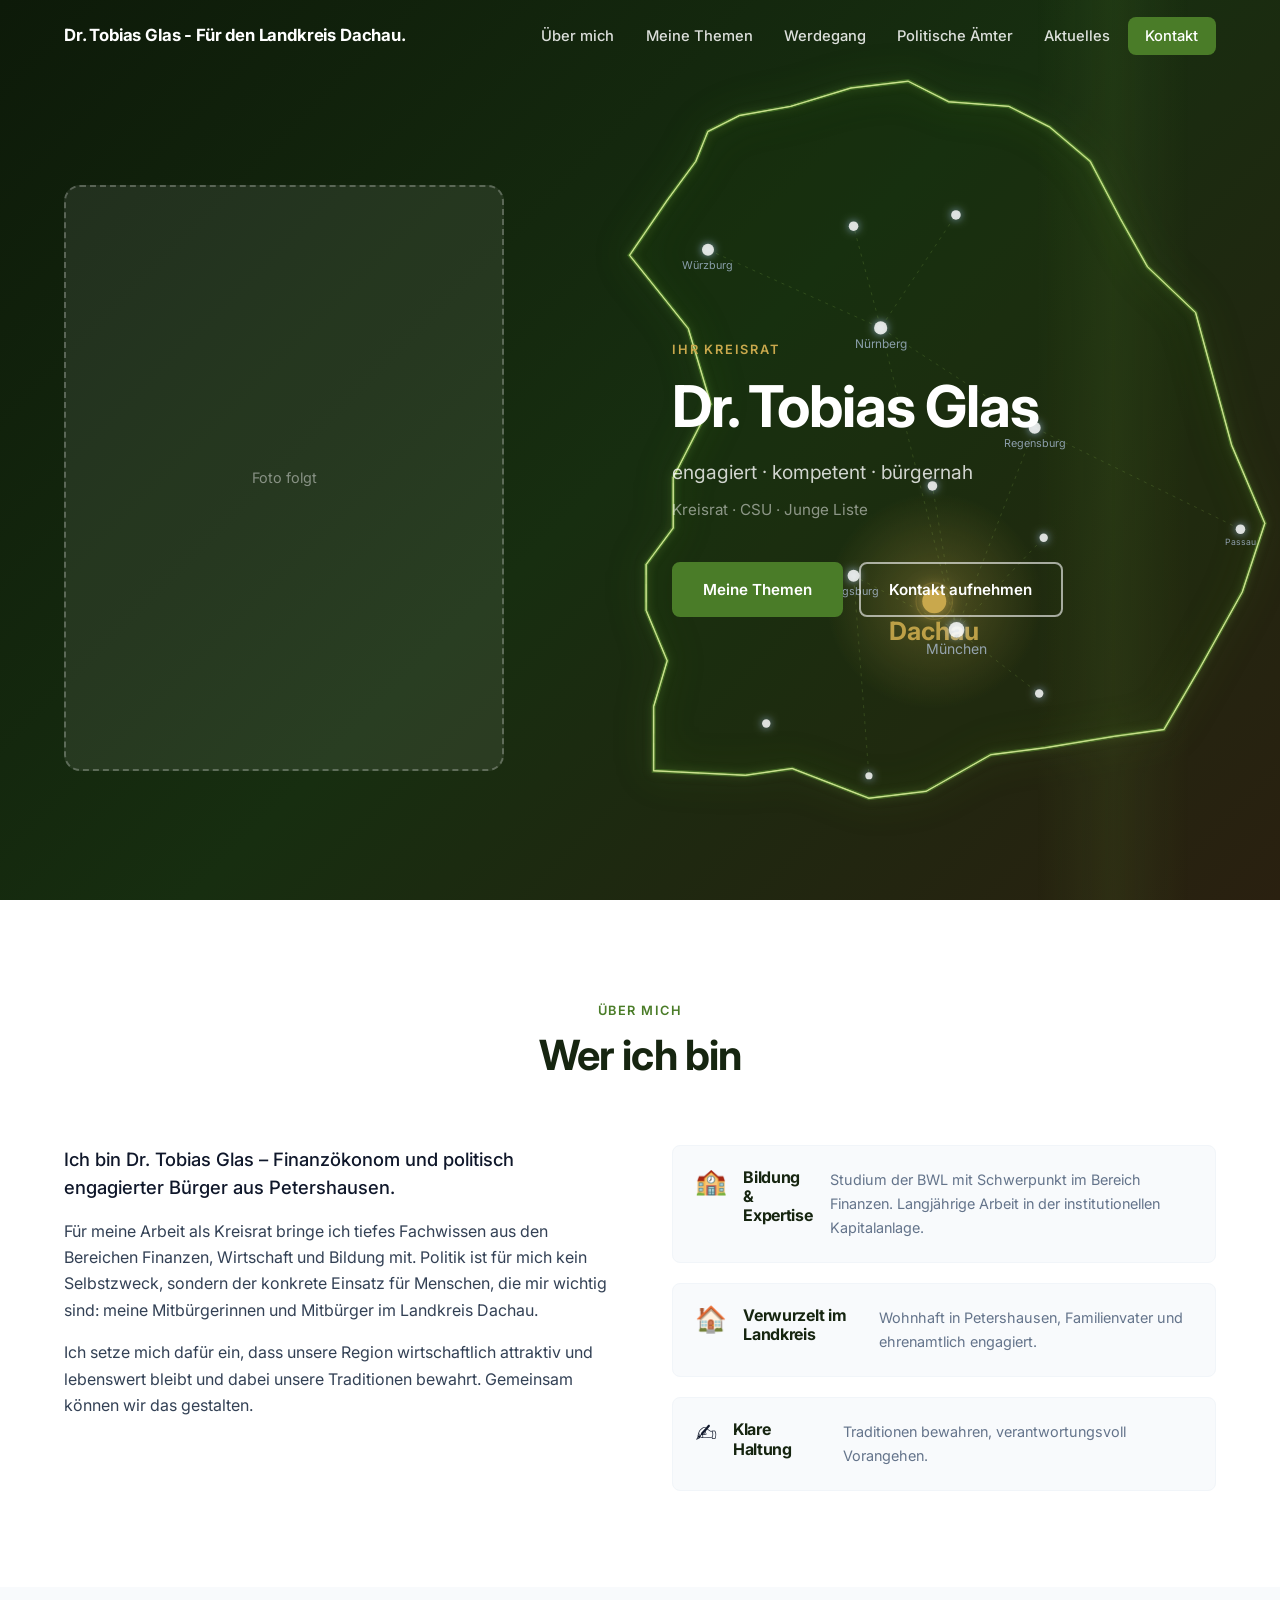
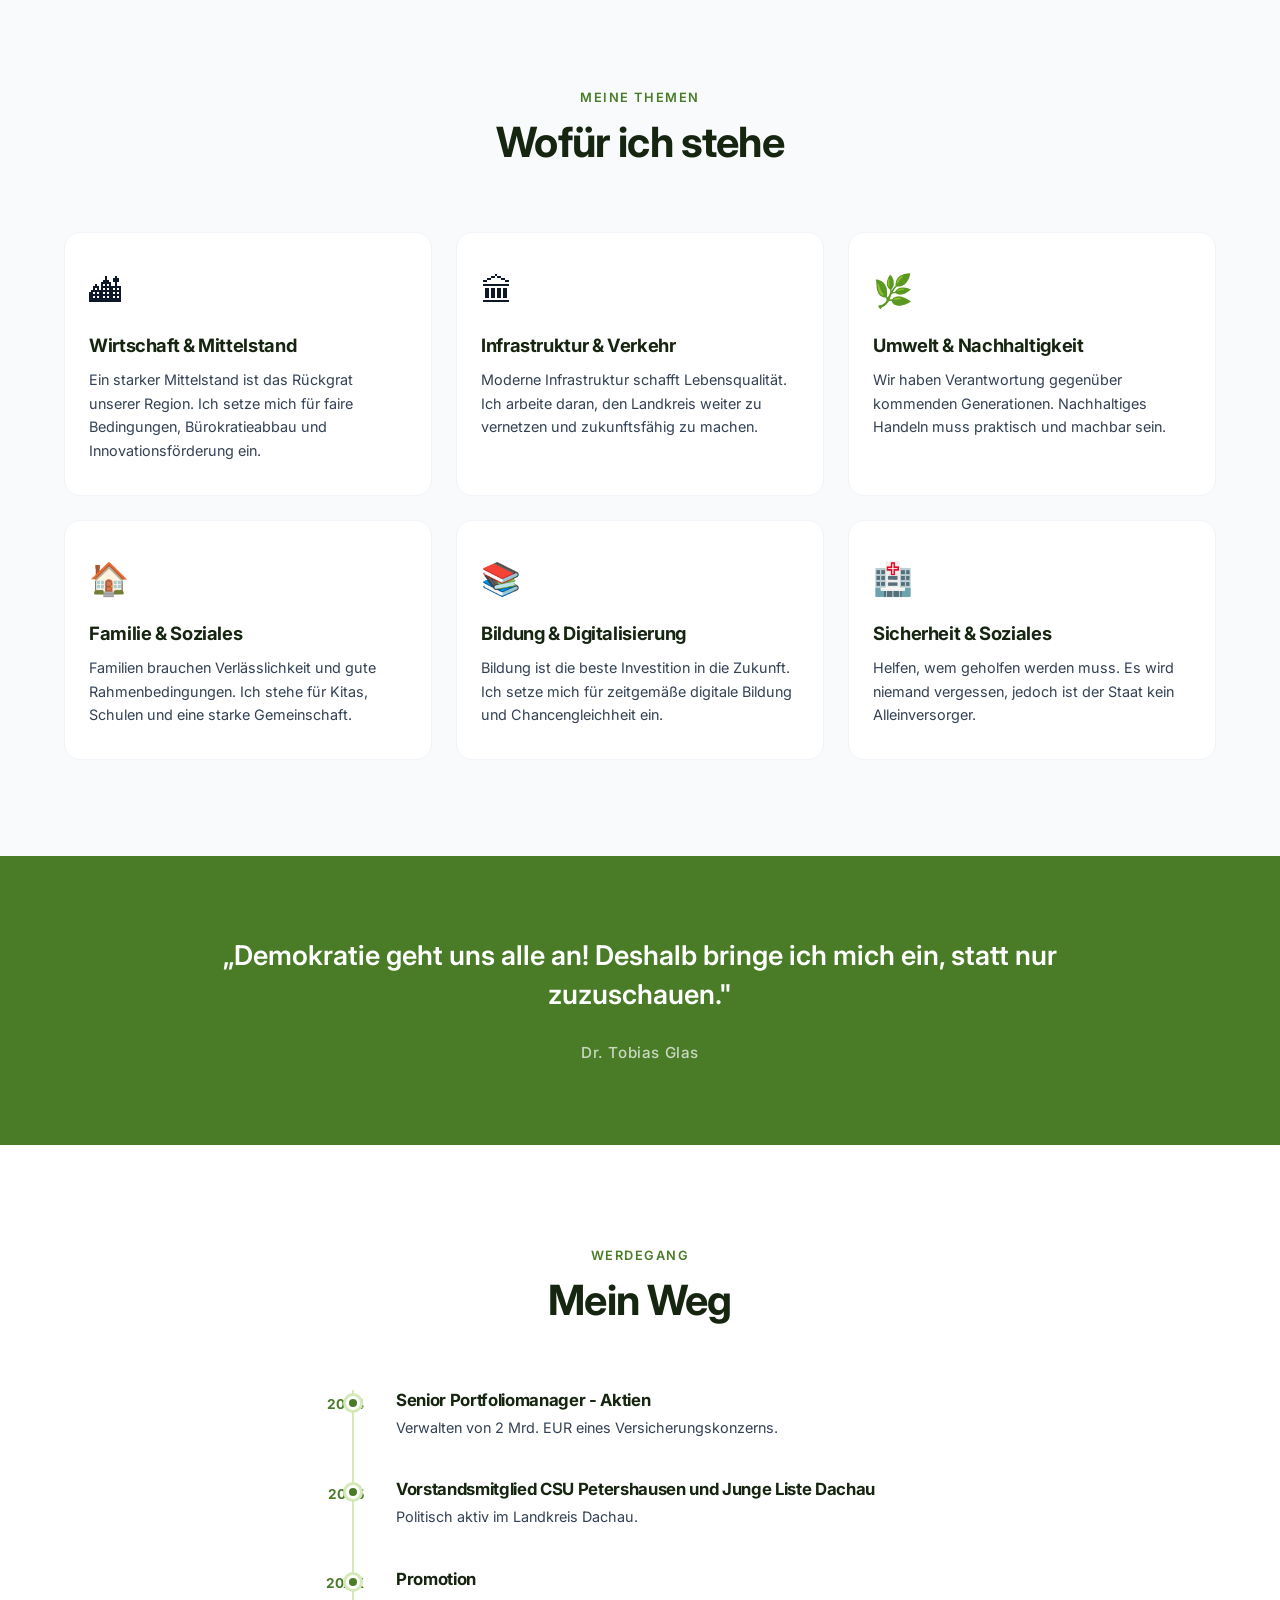
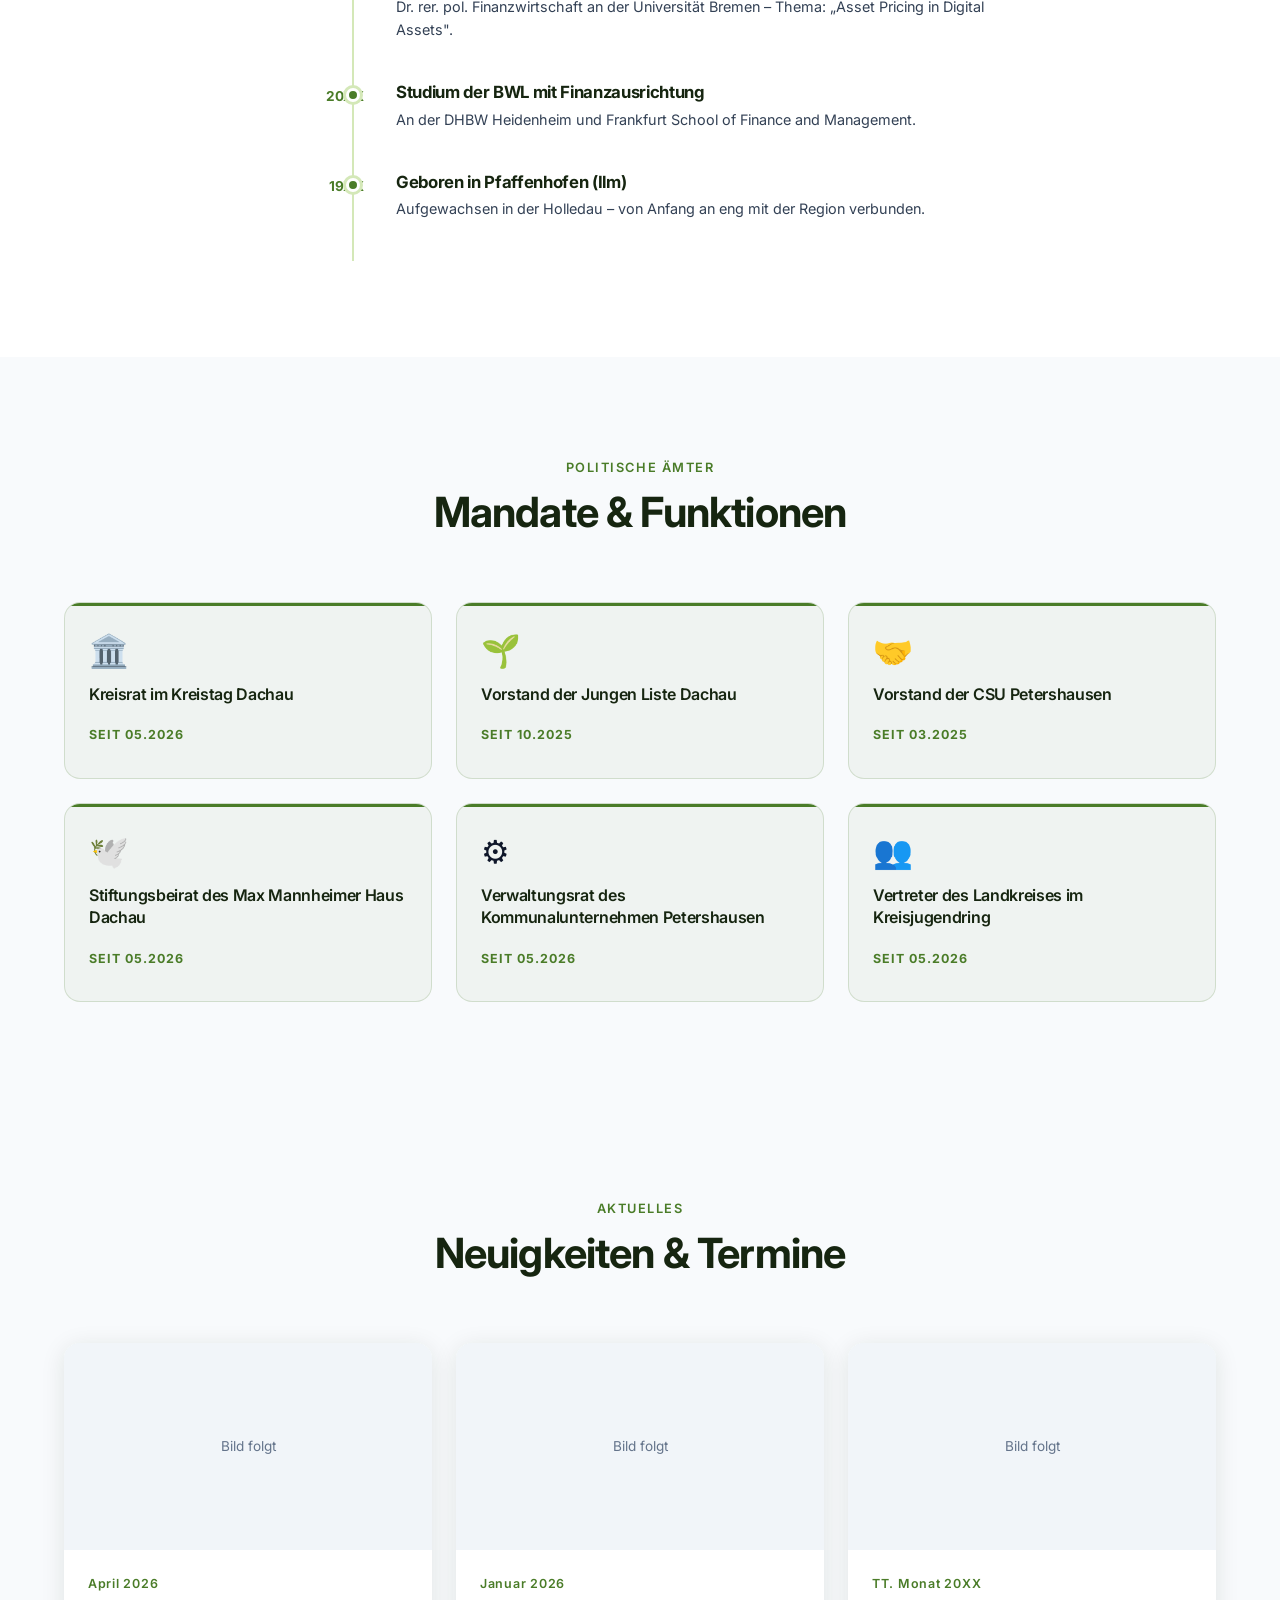
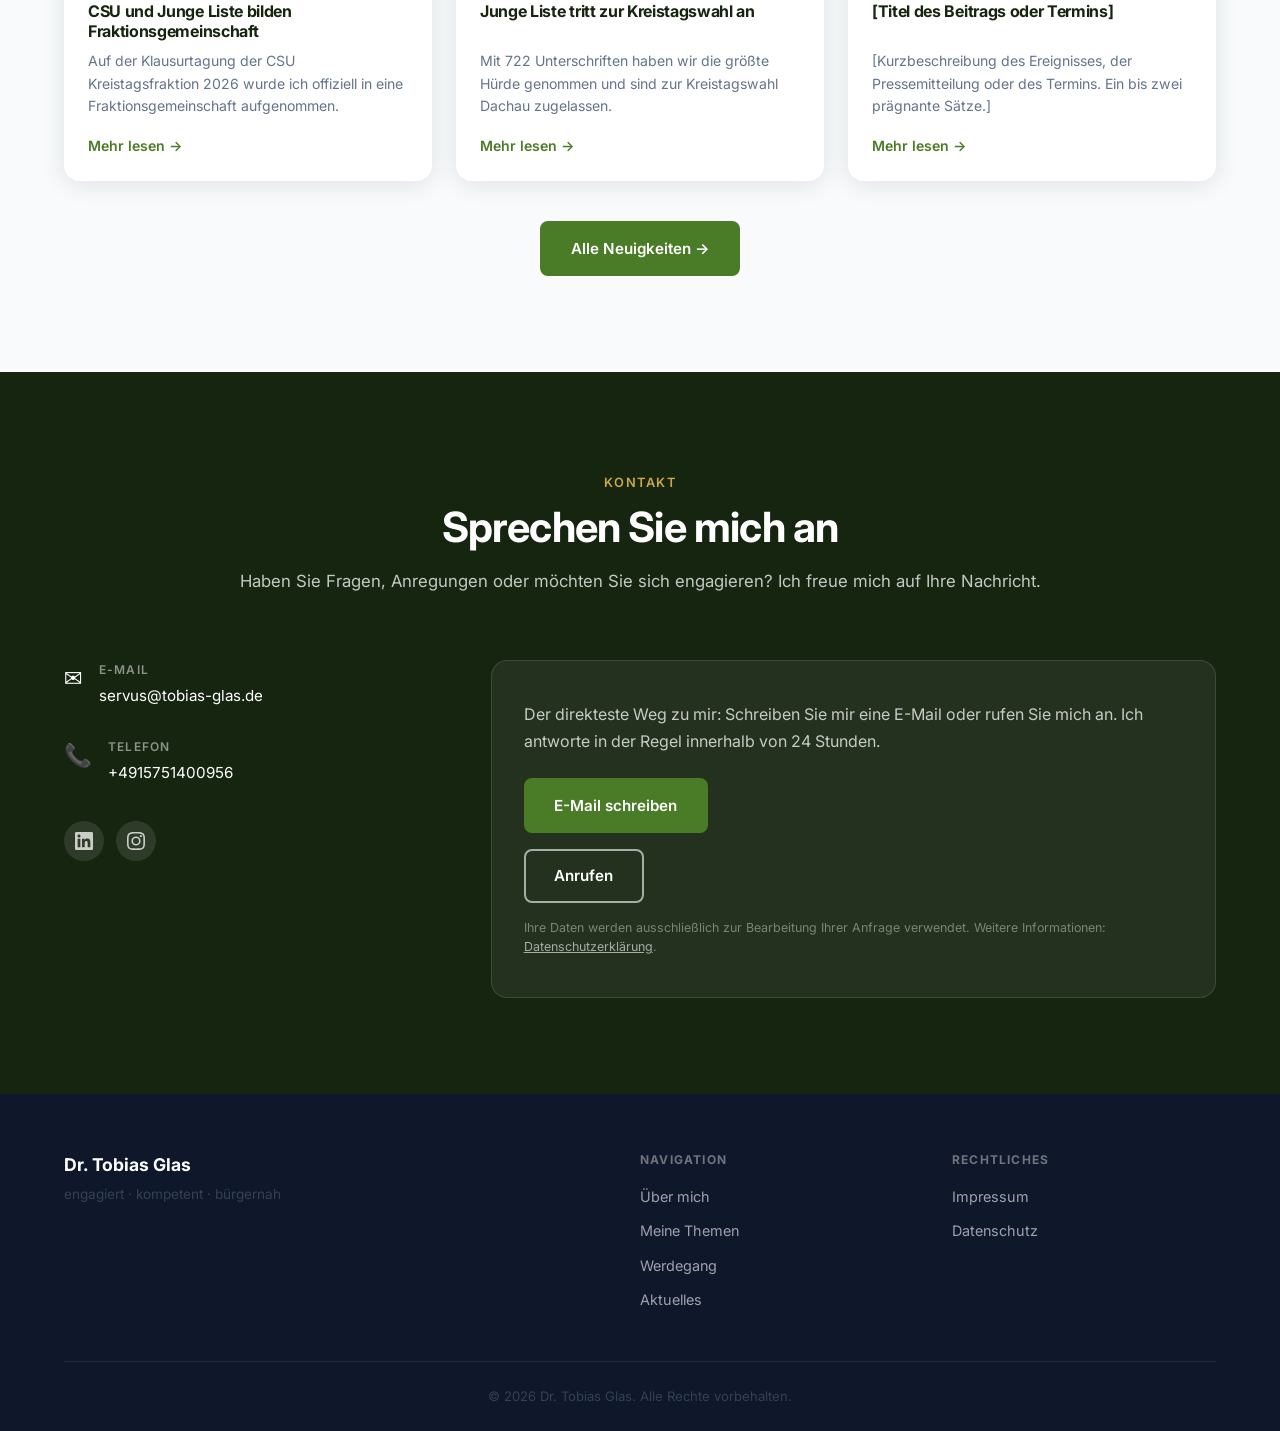
==== index.html @ 6c757b9f "first commit" ====
<!DOCTYPE html>
<html lang="de">
<head>
  <meta charset="UTF-8" />
  <meta name="viewport" content="width=device-width, initial-scale=1.0" />
  <meta name="description" content="Dr. Tobias Glas – Ihr Kandidat für Dachau. Engagiert, kompetent, bürgernah." />
  <title>Dr. Tobias Glas – Für den Landkreis Dachau</title>
  <link rel="preconnect" href="https://fonts.googleapis.com" />
  <link rel="preconnect" href="https://fonts.gstatic.com" crossorigin />
  <link href="https://fonts.googleapis.com/css2?family=Inter:wght@300;400;500;600;700;800&display=swap" rel="stylesheet" />
  <link rel="stylesheet" href="css/style.css" />
</head>
<body>

  <!-- ======= NAVIGATION ======= -->
  <header id="header">
    <nav class="nav-container">
      <a href="#hero" class="nav-logo">Dr. Tobias Glas - Für den Landkreis Dachau.</a>
      <button class="nav-toggle" id="navToggle" aria-label="Menü öffnen">
        <span></span><span></span><span></span>
      </button>
      <ul class="nav-links" id="navLinks">
        <li><a href="#ueber-mich">Über mich</a></li>
        <li><a href="#themen">Meine Themen</a></li>
        <li><a href="#werdegang">Werdegang</a></li>
        <li><a href="#aemter">Politische Ämter</a></li>
        <li><a href="neuigkeiten.html">Aktuelles</a></li>
        <li><a href="#kontakt" class="nav-cta">Kontakt</a></li>
      </ul>
    </nav>
  </header>

  <main>

    <!-- ======= HERO ======= -->
    <section id="hero">
      <canvas id="heroCanvas" aria-hidden="true"></canvas>
      <div class="hero-image-wrapper">
        <img src="images/portrait.jpg" alt="Dr. Tobias Glas" class="hero-photo" onerror="this.style.display='none'; this.nextElementSibling.style.display='flex'" />
        <div class="hero-photo-placeholder">
          <span>Foto folgt</span>
        </div>
      </div>
      <div class="hero-content">
        <p class="hero-eyebrow">Ihr Kreisrat</p>
        <h1 class="hero-name">Dr. Tobias Glas</h1>
        <p class="hero-tagline">engagiert &middot; kompetent &middot; bürgernah</p>
        <p class="hero-subtitle">Kreisrat  &middot; CSU  &middot; Junge Liste</p>
        <div class="hero-actions">
          <a href="#themen" class="btn btn-primary">Meine Themen</a>
          <a href="#kontakt" class="btn btn-outline">Kontakt aufnehmen</a>
        </div>
      </div>
    </section>

    <!-- ======= ÜBER MICH ======= -->
    <section id="ueber-mich" class="section section-white">
      <div class="container">
        <div class="section-header">
          <p class="section-label">Über mich</p>
          <h2 class="section-title">Wer ich bin</h2>
        </div>
        <div class="about-grid">
          <div class="about-text">
            <p class="lead">Ich bin Dr. Tobias Glas – Finanzökonom und politisch engagierter Bürger aus Petershausen.</p>
            <p>Für meine Arbeit als Kreisrat bringe ich tiefes Fachwissen aus den Bereichen Finanzen, Wirtschaft und Bildung mit. Politik ist für mich kein Selbstzweck, sondern der konkrete Einsatz für Menschen, die mir wichtig sind: meine Mitbürgerinnen und Mitbürger im Landkreis Dachau.</p>
            <p>Ich setze mich dafür ein, dass unsere Region wirtschaftlich attraktiv und lebenswert bleibt und dabei unsere Traditionen bewahrt. Gemeinsam können wir das gestalten.</p>
          </div>
          <div class="about-cards">
            <div class="about-card">
              <div class="about-card-icon">&#127979;</div>
              <h3>Bildung &amp; Expertise</h3>
              <p>Studium der BWL mit Schwerpunkt im Bereich Finanzen. Langjährige Arbeit in der institutionellen Kapitalanlage. </p>
            </div>
            <div class="about-card">
              <div class="about-card-icon">&#127968;</div>
              <h3>Verwurzelt im Landkreis</h3>
              <p>Wohnhaft in Petershausen, Familienvater und ehrenamtlich engagiert.</p>
            </div>
            <div class="about-card">
              <div class="about-card-icon">&#9997;&#65039;</div>
              <h3>Klare Haltung</h3>
              <p>Traditionen bewahren, verantwortungsvoll Vorangehen.</p>
            </div>
          </div>
        </div>
      </div>
    </section>

    <!-- ======= THEMEN ======= -->
    <section id="themen" class="section section-light">
      <div class="container">
        <div class="section-header">
          <p class="section-label">Meine Themen</p>
          <h2 class="section-title">Wofür ich stehe</h2>
        </div>
        <div class="topics-grid">
          <div class="topic-card">
            <div class="topic-icon">&#127961;</div>
            <h3>Wirtschaft &amp; Mittelstand</h3>
            <p>Ein starker Mittelstand ist das Rückgrat unserer Region. Ich setze mich für faire Bedingungen, Bürokratieabbau und Innovationsförderung ein.</p>
          </div>
          <div class="topic-card">
            <div class="topic-icon">&#127963;</div>
            <h3>Infrastruktur &amp; Verkehr</h3>
            <p>Moderne Infrastruktur schafft Lebensqualität. Ich arbeite daran, den Landkreis weiter zu vernetzen und zukunftsfähig zu machen.</p>
          </div>
          <div class="topic-card">
            <div class="topic-icon">&#127807;</div>
            <h3>Umwelt &amp; Nachhaltigkeit</h3>
            <p>Wir haben Verantwortung gegenüber kommenden Generationen. Nachhaltiges Handeln muss praktisch und machbar sein.</p>
          </div>
          <div class="topic-card">
            <div class="topic-icon">&#127968;</div>
            <h3>Familie &amp; Soziales</h3>
            <p>Familien brauchen Verlässlichkeit und gute Rahmenbedingungen. Ich stehe für Kitas, Schulen und eine starke Gemeinschaft.</p>
          </div>
          <div class="topic-card">
            <div class="topic-icon">&#128218;</div>
            <h3>Bildung &amp; Digitalisierung</h3>
            <p>Bildung ist die beste Investition in die Zukunft. Ich setze mich für zeitgemäße digitale Bildung und Chancengleichheit ein.</p>
          </div>
          <div class="topic-card">
            <div class="topic-icon">&#127973;</div>
            <h3>Sicherheit &amp; Soziales</h3>
            <p>Helfen, wem geholfen werden muss. Es wird niemand vergessen, jedoch ist der Staat kein Alleinversorger.</p>
          </div>
        </div>
      </div>
    </section>

    <!-- ======= STATEMENT / QUOTE ======= -->
    <section class="section-quote">
      <div class="container">
        <blockquote>
          <p>„Demokratie geht uns alle an! Deshalb bringe ich mich ein, statt nur zuzuschauen."</p>
          <cite>Dr. Tobias Glas</cite>
        </blockquote>
      </div>
    </section>

    <!-- ======= WERDEGANG ======= -->
    <section id="werdegang" class="section section-white">
      <div class="container">
        <div class="section-header">
          <p class="section-label">Werdegang</p>
          <h2 class="section-title">Mein Weg</h2>
        </div>
        <div class="timeline">
          <div class="timeline-item">
            <div class="timeline-year">2024</div>
            <div class="timeline-content">
              <h3>Senior Portfoliomanager - Aktien</h3>
              <p>Verwalten von 2 Mrd. EUR eines Versicherungskonzerns.</p>
            </div>
          </div>
          <div class="timeline-item">
            <div class="timeline-year">2025</div>
            <div class="timeline-content">
              <h3>Vorstandsmitglied CSU Petershausen und Junge Liste Dachau </h3>
              <p>Politisch aktiv im Landkreis Dachau.</p>
            </div>
          </div>
          <div class="timeline-item">
            <div class="timeline-year">20XX</div>
            <div class="timeline-content">
              <h3>Promotion</h3>
              <p>Dr. rer. pol. Finanzwirtschaft an der Universität Bremen – Thema: „Asset Pricing in Digital Assets".</p>
            </div>
          </div>
          <div class="timeline-item">
            <div class="timeline-year">20XX</div>
            <div class="timeline-content">
              <h3>Studium der BWL mit Finanzausrichtung</h3>
              <p>An der DHBW Heidenheim und Frankfurt School of Finance and Management.</p>
            </div>
          </div>
          <div class="timeline-item">
            <div class="timeline-year">19XX</div>
            <div class="timeline-content">
              <h3>Geboren in Pfaffenhofen (Ilm)</h3>
              <p>Aufgewachsen in der Holledau – von Anfang an eng mit der Region verbunden.</p>
            </div>
          </div>
        </div>
      </div>
    </section>

    <!-- ======= POLITISCHE ÄMTER ======= -->
    <section id="aemter" class="section section-light">
      <div class="container">
        <div class="section-header">
          <p class="section-label">Politische Ämter</p>
          <h2 class="section-title">Mandate &amp; Funktionen</h2>
        </div>
        <div class="mandates-grid">
          <div class="mandate-card">
            <div class="mandate-icon">🏛️</div>
            <h3 class="mandate-title">Kreisrat im Kreistag Dachau</h3>
            <p class="mandate-since">seit 05.2026</p>
          </div>
          <div class="mandate-card">
            <div class="mandate-icon">🌱</div>
            <h3 class="mandate-title">Vorstand der Jungen Liste Dachau</h3>
            <p class="mandate-since">seit 10.2025</p>
          </div>
          <div class="mandate-card">
            <div class="mandate-icon">🤝</div>
            <h3 class="mandate-title">Vorstand der CSU Petershausen</h3>
            <p class="mandate-since">seit 03.2025</p>
          </div>
          <div class="mandate-card">
            <div class="mandate-icon">🕊️</div>
            <h3 class="mandate-title">Stiftungsbeirat des Max Mannheimer Haus Dachau</h3>
            <p class="mandate-since">seit 05.2026</p>
          </div>
          <div class="mandate-card">
            <div class="mandate-icon">⚙️</div>
            <h3 class="mandate-title">Verwaltungsrat des Kommunalunternehmen Petershausen</h3>
            <p class="mandate-since">seit 05.2026</p>
          </div>
          <div class="mandate-card">
            <div class="mandate-icon">👥</div>
            <h3 class="mandate-title">Vertreter des Landkreises im Kreisjugendring</h3>
            <p class="mandate-since">seit 05.2026</p>
          </div>
        </div>
      </div>
    </section>

    <!-- ======= AKTUELLES ======= -->
    <section id="aktuelles" class="section section-light">
      <div class="container">
        <div class="section-header">
          <p class="section-label">Aktuelles</p>
          <h2 class="section-title">Neuigkeiten &amp; Termine</h2>
        </div>
        <div class="news-grid">
          <article class="news-card">
            <div class="news-image-wrapper">
              <img src="images/Fraktionsgemeinschaft.jpg" alt="Pressebild 1" onerror="this.style.display='none'; this.nextElementSibling.style.display='flex'" />
              <div class="news-image-placeholder"><span>Bild folgt</span></div>
            </div>
            <div class="news-content">
              <p class="news-date">April 2026</p>
              <h3 class="news-title">CSU und Junge Liste bilden Fraktionsgemeinschaft</h3>
              <p class="news-excerpt">Auf der Klausurtagung der CSU Kreistagsfraktion 2026 wurde ich offiziell in eine Fraktionsgemeinschaft aufgenommen.</p>
              <a href="https://www.sueddeutsche.de/muenchen/dachau/dachau-kreistag-csu-junge-liste-li.3474712" class="news-link" target="_blank" rel="noopener">Mehr lesen &rarr;</a>
            </div>
          </article>
          <article class="news-card">
            <div class="news-image-wrapper">
              <img src="images/DSC_0001.jpg" alt="Pressebild 2" onerror="this.style.display='none'; this.nextElementSibling.style.display='flex'" />
              <div class="news-image-placeholder"><span>Bild folgt</span></div>
            </div>
            <div class="news-content">
              <p class="news-date">Januar 2026</p>
              <h3 class="news-title">Junge Liste tritt zur Kreistagswahl an</h3>
              <p class="news-excerpt">Mit 722 Unterschriften haben wir die größte Hürde genommen und sind zur Kreistagswahl Dachau zugelassen.</p>
              <a href="https://www.donaukurier.de/lokales/landkreis-aichach-friedberg/junge-liste-schafft-huerde-locker-20361601" class="news-link" target="_blank" rel="noopener">Mehr lesen &rarr;</a>
            </div>
          </article>
          <article class="news-card">
            <div class="news-image-wrapper">
              <img src="images/news3.jpg" alt="Pressebild 3" onerror="this.style.display='none'; this.nextElementSibling.style.display='flex'" />
              <div class="news-image-placeholder"><span>Bild folgt</span></div>
            </div>
            <div class="news-content">
              <p class="news-date">TT. Monat 20XX</p>
              <h3 class="news-title">[Titel des Beitrags oder Termins]</h3>
              <p class="news-excerpt">[Kurzbeschreibung des Ereignisses, der Pressemitteilung oder des Termins. Ein bis zwei prägnante Sätze.]</p>
              <a href="#" class="news-link" target="_blank" rel="noopener">Mehr lesen &rarr;</a>
            </div>
          </article>

          <!-- VORLAGE: Einfach den Block unten kopieren, auskommentieren und befüllen
          <article class="news-card">
            <div class="news-image-wrapper">
              <img src="images/DATEINAME.jpg" alt="Bildbeschreibung" onerror="this.style.display='none'; this.nextElementSibling.style.display='flex'" />
              <div class="news-image-placeholder"><span>Bild folgt</span></div>
            </div>
            <div class="news-content">
              <p class="news-date">TT. Monat JJJJ</p>
              <h3 class="news-title">Titel des Beitrags</h3>
              <p class="news-excerpt">Kurzbeschreibung in ein bis zwei Sätzen.</p>
              <a href="https://..." class="news-link" target="_blank" rel="noopener">Mehr lesen &rarr;</a>
            </div>
          </article>
          -->
        </div>
        <div style="text-align:center; margin-top:2.5rem;">
          <a href="neuigkeiten.html" class="btn btn-primary">Alle Neuigkeiten &rarr;</a>
        </div>
      </div>
    </section>

    <!-- ======= KONTAKT ======= -->
    <section id="kontakt" class="section section-dark">
      <div class="container">
        <div class="section-header section-header-light">
          <p class="section-label">Kontakt</p>
          <h2 class="section-title">Sprechen Sie mich an</h2>
          <p class="section-intro">Haben Sie Fragen, Anregungen oder möchten Sie sich engagieren? Ich freue mich auf Ihre Nachricht.</p>
        </div>
        <div class="contact-grid">
          <div class="contact-info">
            <div class="contact-item">
              <div class="contact-icon">&#9993;</div>
              <div>
                <p class="contact-label">E-Mail</p>
                <a href="mailto:servus@tobias-glas.de">servus@tobias-glas.de</a>
              </div>
            </div>
            <div class="contact-item">
              <div class="contact-icon">&#128222;</div>
              <div>
                <p class="contact-label">Telefon</p>
                <a href="tel:+4915751400956">+4915751400956</a>
              </div>
            </div>
            <!--<div class="contact-item">
              <div class="contact-icon">&#128205;</div>
              <div>
                <p class="contact-label">Büro</p>
                <address>[Adresse]<br />[PLZ Ort]</address>
              </div>
            </div>-->
            <div class="social-links">
              <a href="https://www.linkedin.com/in/tobiasglas/" class="social-link" aria-label="LinkedIn" target="_blank" rel="noopener">
                <svg viewBox="0 0 24 24" fill="currentColor"><path d="M20.447 20.452h-3.554v-5.569c0-1.328-.027-3.037-1.852-3.037-1.853 0-2.136 1.445-2.136 2.939v5.667H9.351V9h3.414v1.561h.046c.477-.9 1.637-1.85 3.37-1.85 3.601 0 4.267 2.37 4.267 5.455v6.286zM5.337 7.433c-1.144 0-2.063-.926-2.063-2.065 0-1.138.92-2.063 2.063-2.063 1.14 0 2.064.925 2.064 2.063 0 1.139-.925 2.065-2.064 2.065zm1.782 13.019H3.555V9h3.564v11.452zM22.225 0H1.771C.792 0 0 .774 0 1.729v20.542C0 23.227.792 24 1.771 24h20.451C23.2 24 24 23.227 24 22.271V1.729C24 .774 23.2 0 22.222 0h.003z"/></svg>
              </a>
              <a href="https://www.instagram.com/dr.tobias.glas/" class="social-link" aria-label="Instagram" target="_blank" rel="noopener">
                <svg viewBox="0 0 24 24" fill="currentColor"><path d="M12 2.163c3.204 0 3.584.012 4.85.07 3.252.148 4.771 1.691 4.919 4.919.058 1.265.069 1.645.069 4.849 0 3.205-.012 3.584-.069 4.849-.149 3.225-1.664 4.771-4.919 4.919-1.266.058-1.644.07-4.85.07-3.204 0-3.584-.012-4.849-.07-3.26-.149-4.771-1.699-4.919-4.92-.058-1.265-.07-1.644-.07-4.849 0-3.204.013-3.583.07-4.849.149-3.227 1.664-4.771 4.919-4.919 1.266-.057 1.645-.069 4.849-.069zM12 0C8.741 0 8.333.014 7.053.072 2.695.272.273 2.69.073 7.052.014 8.333 0 8.741 0 12c0 3.259.014 3.668.072 4.948.2 4.358 2.618 6.78 6.98 6.98C8.333 23.986 8.741 24 12 24c3.259 0 3.668-.014 4.948-.072 4.354-.2 6.782-2.618 6.979-6.98.059-1.28.073-1.689.073-4.948 0-3.259-.014-3.667-.072-4.947-.196-4.354-2.617-6.78-6.979-6.98C15.668.014 15.259 0 12 0zm0 5.838a6.162 6.162 0 100 12.324 6.162 6.162 0 000-12.324zM12 16a4 4 0 110-8 4 4 0 010 8zm6.406-11.845a1.44 1.44 0 100 2.881 1.44 1.44 0 000-2.881z"/></svg>
              </a>
              <!--<a href="#" class="social-link" aria-label="Facebook">
                <svg viewBox="0 0 24 24" fill="currentColor"><path d="M24 12.073c0-6.627-5.373-12-12-12s-12 5.373-12 12c0 5.99 4.388 10.954 10.125 11.854v-8.385H7.078v-3.47h3.047V9.43c0-3.007 1.792-4.669 4.533-4.669 1.312 0 2.686.235 2.686.235v2.953H15.83c-1.491 0-1.956.925-1.956 1.874v2.25h3.328l-.532 3.47h-2.796v8.385C19.612 23.027 24 18.062 24 12.073z"/></svg>-->
              </a>
            </div>
          </div>
          <div class="contact-cta">
            <p class="contact-cta-intro">Der direkteste Weg zu mir: Schreiben Sie mir eine E-Mail oder rufen Sie mich an. Ich antworte in der Regel innerhalb von 24 Stunden.</p>
            <a href="mailto:servus@tobias-glas.de" class="btn btn-primary contact-cta-btn">E-Mail schreiben</a>
            <a href="tel:+4915751400956" class="btn btn-outline contact-cta-btn">Anrufen</a>
            <p class="form-note">Ihre Daten werden ausschließlich zur Bearbeitung Ihrer Anfrage verwendet. Weitere Informationen: <a href="datenschutz.html">Datenschutzerklärung</a>.</p>
          </div>
        </div>
      </div>
    </section>

  </main>

  <!-- ======= FOOTER ======= -->
  <footer class="footer">
    <div class="container">
      <div class="footer-grid">
        <div class="footer-brand">
          <p class="footer-name">Dr. Tobias Glas</p>
          <p class="footer-tagline">engagiert &middot; kompetent &middot; bürgernah</p>
        </div>
        <div class="footer-links-group">
          <p class="footer-links-title">Navigation</p>
          <ul>
            <li><a href="#ueber-mich">Über mich</a></li>
            <li><a href="#themen">Meine Themen</a></li>
            <li><a href="#werdegang">Werdegang</a></li>
            <li><a href="neuigkeiten.html">Aktuelles</a></li>
          </ul>
        </div>
        <div class="footer-links-group">
          <p class="footer-links-title">Rechtliches</p>
          <ul>
            <li><a href="impressum.html">Impressum</a></li>
            <li><a href="datenschutz.html">Datenschutz</a></li>
          </ul>
        </div>
      </div>
      <div class="footer-bottom">
        <p>&copy; <span id="currentYear"></span> Dr. Tobias Glas. Alle Rechte vorbehalten.</p>
      </div>
    </div>
  </footer>

  <script src="js/main.js"></script>
</body>
</html>
---- css/style.css ----
/* =============================================
   DR. TOBIAS GLAS – POLITISCHE WEBSITE
   ============================================= */

/* ---------- RESET & VARIABLES ---------- */
*, *::before, *::after {
  box-sizing: border-box;
  margin: 0;
  padding: 0;
}

:root {
  --blue-dark:    #162510;
  --blue-mid:     #25461a;
  --blue-accent:  #4a7c28;
  --blue-light:   #d4e8b8;
  --gold:         #c9a84c;
  --white:        #ffffff;
  --gray-50:      #f8fafc;
  --gray-100:     #f1f5f9;
  --gray-300:     #cbd5e1;
  --gray-500:     #64748b;
  --gray-700:     #334155;
  --gray-900:     #0f172a;

  --font: 'Inter', system-ui, -apple-system, sans-serif;
  --nav-h: 72px;
  --max-w: 1200px;
  --radius: 8px;
  --radius-lg: 16px;
  --shadow: 0 4px 24px rgba(22,37,16,0.10);
  --shadow-lg: 0 12px 48px rgba(22,37,16,0.18);
  --transition: 0.25s ease;
}

html {
  scroll-behavior: smooth;
  font-size: 16px;
}

body {
  font-family: var(--font);
  color: var(--gray-900);
  background: var(--white);
  line-height: 1.65;
  -webkit-font-smoothing: antialiased;
}

img { display: block; max-width: 100%; }
address { font-style: normal; }
a { color: inherit; text-decoration: none; }

/* ---------- TYPOGRAPHY ---------- */
h1, h2, h3 { line-height: 1.2; font-weight: 700; letter-spacing: -0.02em; }
h1 { font-size: clamp(2.2rem, 5vw, 3.6rem); }
h2 { font-size: clamp(1.8rem, 3.5vw, 2.6rem); }
h3 { font-size: 1.15rem; }
p { color: var(--gray-700); }

.lead {
  font-size: 1.15rem;
  font-weight: 500;
  color: var(--gray-900);
  line-height: 1.55;
  margin-bottom: 1.2rem;
}

/* ---------- LAYOUT HELPERS ---------- */
.container {
  max-width: var(--max-w);
  margin: 0 auto;
  padding: 0 1.5rem;
}

.section { padding: 6rem 0; }
.section-white { background: var(--white); }
.section-light { background: var(--gray-50); }
.section-dark  { background: var(--blue-dark); color: var(--white); }

.section-header {
  text-align: center;
  margin-bottom: 4rem;
}
.section-header-light .section-title { color: var(--white); }
.section-header-light .section-intro { color: rgba(255,255,255,0.75); margin-top: 1rem; font-size: 1.05rem; }

.section-label {
  display: inline-block;
  font-size: 0.8rem;
  font-weight: 600;
  letter-spacing: 0.12em;
  text-transform: uppercase;
  color: var(--blue-accent);
  margin-bottom: 0.6rem;
}
.section-dark .section-label { color: var(--gold); }

.section-title { color: var(--blue-dark); }

/* ---------- BUTTONS ---------- */
.btn {
  display: inline-flex;
  align-items: center;
  gap: 0.4rem;
  padding: 0.8rem 1.8rem;
  border-radius: var(--radius);
  font-size: 0.95rem;
  font-weight: 600;
  cursor: pointer;
  transition: all var(--transition);
  border: 2px solid transparent;
  white-space: nowrap;
}

.btn-primary {
  background: var(--blue-accent);
  color: var(--white);
  border-color: var(--blue-accent);
}
.btn-primary:hover {
  background: var(--blue-mid);
  border-color: var(--blue-mid);
  transform: translateY(-2px);
  box-shadow: 0 6px 20px rgba(74,124,40,0.35);
}

.btn-outline {
  background: transparent;
  color: var(--white);
  border-color: rgba(255,255,255,0.6);
}
.btn-outline:hover {
  background: rgba(255,255,255,0.12);
  border-color: var(--white);
}

/* ---------- NAVIGATION ---------- */
#header {
  position: fixed;
  top: 0;
  left: 0;
  right: 0;
  z-index: 100;
  height: var(--nav-h);
  background: transparent;
  transition: background var(--transition), box-shadow var(--transition);
}

#header.scrolled {
  background: var(--blue-dark);
  box-shadow: 0 2px 20px rgba(22,37,16,0.25);
}

.nav-container {
  max-width: var(--max-w);
  margin: 0 auto;
  padding: 0 1.5rem;
  height: 100%;
  display: flex;
  align-items: center;
  justify-content: space-between;
  gap: 2rem;
}

.nav-logo {
  font-size: 1.05rem;
  font-weight: 700;
  color: var(--white);
  letter-spacing: -0.01em;
  flex-shrink: 0;
}

.nav-links {
  display: flex;
  align-items: center;
  gap: 0.25rem;
  list-style: none;
}

.nav-links a {
  display: block;
  padding: 0.45rem 0.85rem;
  font-size: 0.92rem;
  font-weight: 500;
  color: rgba(255,255,255,0.85);
  border-radius: var(--radius);
  transition: all var(--transition);
}
.nav-links a:hover,
.nav-links a.active { color: var(--white); background: rgba(255,255,255,0.1); }

.nav-cta {
  background: var(--blue-accent) !important;
  color: var(--white) !important;
  padding: 0.45rem 1.1rem !important;
}
.nav-cta:hover { background: #2d5a18 !important; }

.nav-toggle {
  display: none;
  flex-direction: column;
  justify-content: center;
  gap: 5px;
  width: 36px;
  height: 36px;
  background: none;
  border: none;
  cursor: pointer;
  padding: 4px;
}
.nav-toggle span {
  display: block;
  height: 2px;
  background: var(--white);
  border-radius: 2px;
  transition: all var(--transition);
}

/* ---------- HERO ---------- */
#heroCanvas {
  position: absolute;
  inset: 0;
  width: 100%;
  height: 100%;
  pointer-events: none;
  z-index: 0;
}

#hero { position: relative; }

.hero-image-wrapper {
  display: flex;
  justify-content: flex-start;
  order: 1;
  position: relative;
  z-index: 1;
}

.hero-photo {
  width: 100%;
  max-width: 440px;
  aspect-ratio: 3/4;
  object-fit: cover;
  border-radius: var(--radius-lg);
  box-shadow: var(--shadow-lg);
}

.hero-photo-placeholder {
  display: none;
  width: 100%;
  max-width: 440px;
  aspect-ratio: 3/4;
  background: rgba(255,255,255,0.08);
  border: 2px dashed rgba(255,255,255,0.25);
  border-radius: var(--radius-lg);
  align-items: center;
  justify-content: center;
  color: rgba(255,255,255,0.45);
  font-size: 0.9rem;
}

.hero-content { order: 2; }

.hero-content { order: 2; position: relative; z-index: 1; }

.hero-eyebrow {
  font-size: 0.8rem;
  font-weight: 600;
  letter-spacing: 0.14em;
  text-transform: uppercase;
  color: var(--gold);
  margin-bottom: 0.75rem;
}

.hero-name {
  color: var(--white);
  margin-bottom: 1rem;
}

.hero-tagline {
  font-size: 1.2rem;
  font-weight: 400;
  color: rgba(255,255,255,0.8);
  margin-bottom: 0.5rem;
}

.hero-subtitle {
  font-size: 0.95rem;
  color: rgba(255,255,255,0.5);
  margin-bottom: 2.5rem;
}

.hero-actions {
  display: flex;
  gap: 1rem;
  flex-wrap: wrap;
}

/* The section#hero IS the hero — override the .hero grid defaults */
#hero {
  background: linear-gradient(135deg, #0d1a09 0%, #172e10 50%, #2a2010 100%);
  display: grid;
  grid-template-columns: 1fr 1fr;
  align-items: center;
  gap: 4rem;
  min-height: 100dvh;
  padding: calc(var(--nav-h) + 3rem) max(1.5rem, calc((100% - var(--max-w)) / 2 + 1.5rem)) 4rem;
}

/* ---------- INNER PAGE HERO ---------- */
.page-hero {
  background: linear-gradient(135deg, #0d1a09 0%, #172e10 50%, #2a2010 100%);
  padding: calc(var(--nav-h) + 4rem) 0 4rem;
  text-align: center;
  color: var(--white);
}
.page-hero-label {
  font-size: 0.8rem;
  font-weight: 600;
  letter-spacing: 0.14em;
  text-transform: uppercase;
  color: var(--gold);
  margin-bottom: 0.75rem;
}
.page-hero h1 { color: var(--white); margin-bottom: 1rem; }
.page-hero p  { color: rgba(255,255,255,0.7); font-size: 1.05rem; max-width: 620px; margin: 0 auto; }

/* ---------- ABOUT ---------- */
.about-grid {
  display: grid;
  grid-template-columns: 1fr 1fr;
  gap: 4rem;
  align-items: start;
}

.about-text p { margin-bottom: 1rem; }

.about-cards {
  display: flex;
  flex-direction: column;
  gap: 1.25rem;
}

.about-card {
  background: var(--gray-50);
  border: 1px solid var(--gray-100);
  border-radius: var(--radius);
  padding: 1.4rem;
  display: flex;
  gap: 1rem;
  align-items: flex-start;
  transition: box-shadow var(--transition);
}
.about-card:hover { box-shadow: var(--shadow); }

.about-card-icon { font-size: 1.6rem; flex-shrink: 0; line-height: 1; }
.about-card h3 { font-size: 1rem; margin-bottom: 0.25rem; color: var(--blue-dark); }
.about-card p { font-size: 0.9rem; color: var(--gray-500); }

/* ---------- TOPICS ---------- */
.topics-grid {
  display: grid;
  grid-template-columns: repeat(3, 1fr);
  gap: 1.5rem;
}

.topic-card {
  background: var(--white);
  border: 1px solid var(--gray-100);
  border-radius: var(--radius-lg);
  padding: 2rem 1.5rem;
  transition: all var(--transition);
  position: relative;
  overflow: hidden;
}
.topic-card::before {
  content: '';
  position: absolute;
  top: 0; left: 0; right: 0;
  height: 3px;
  background: var(--blue-accent);
  transform: scaleX(0);
  transition: transform var(--transition);
}
.topic-card:hover { box-shadow: var(--shadow); transform: translateY(-4px); }
.topic-card:hover::before { transform: scaleX(1); }

.topic-icon { font-size: 2rem; margin-bottom: 1rem; }
.topic-card h3 { color: var(--blue-dark); margin-bottom: 0.75rem; }
.topic-card p { font-size: 0.9rem; line-height: 1.65; }

/* ---------- QUOTE ---------- */
.section-quote {
  background: var(--blue-accent);
  padding: 5rem 1.5rem;
}

blockquote {
  max-width: 860px;
  margin: 0 auto;
  text-align: center;
}

blockquote p {
  font-size: clamp(1.2rem, 2.5vw, 1.7rem);
  font-weight: 600;
  color: var(--white);
  line-height: 1.45;
  margin-bottom: 1.5rem;
}

blockquote cite {
  font-size: 0.95rem;
  color: rgba(255,255,255,0.7);
  font-style: normal;
  font-weight: 500;
  letter-spacing: 0.04em;
}

/* ---------- TIMELINE ---------- */
.timeline {
  position: relative;
  max-width: 760px;
  margin: 0 auto;
}

.timeline::before {
  content: '';
  position: absolute;
  left: 92px;
  top: 0; bottom: 0;
  width: 2px;
  background: var(--blue-light);
}

.timeline-item {
  display: grid;
  grid-template-columns: 104px 1fr;
  gap: 2rem;
  padding-bottom: 2.5rem;
  position: relative;
}

.timeline-item::after {
  content: '';
  position: absolute;
  left: 86px;
  top: 6px;
  width: 14px;
  height: 14px;
  background: var(--blue-accent);
  border: 3px solid var(--white);
  border-radius: 50%;
  box-shadow: 0 0 0 3px var(--blue-light);
}

.timeline-year {
  font-size: 0.85rem;
  font-weight: 700;
  color: var(--blue-accent);
  text-align: right;
  padding-top: 0.2rem;
  letter-spacing: 0.02em;
}

.timeline-content { padding-top: 0; }
.timeline-content h3 { color: var(--blue-dark); margin-bottom: 0.35rem; font-size: 1.05rem; }
.timeline-content p { font-size: 0.9rem; }

/* ---------- NEWS ---------- */
.news-grid {
  display: grid;
  grid-template-columns: repeat(3, 1fr);
  gap: 1.5rem;
}

.news-card {
  background: var(--white);
  border-radius: var(--radius-lg);
  overflow: hidden;
  box-shadow: var(--shadow);
  transition: transform var(--transition), box-shadow var(--transition);
  display: flex;
  flex-direction: column;
}
.news-card:hover { transform: translateY(-5px); box-shadow: var(--shadow-lg); }

.news-image-wrapper {
  position: relative;
  aspect-ratio: 16/9;
  background: var(--gray-100);
  overflow: hidden;
}
.news-image-wrapper img {
  width: 100%;
  height: 100%;
  object-fit: cover;
}
.news-image-placeholder {
  display: none;
  position: absolute;
  inset: 0;
  align-items: center;
  justify-content: center;
  background: var(--gray-100);
  color: var(--gray-500);
  font-size: 0.85rem;
}

.news-content { padding: 1.5rem; flex: 1; display: flex; flex-direction: column; }
.news-date { font-size: 0.78rem; font-weight: 600; color: var(--blue-accent); letter-spacing: 0.06em; margin-bottom: 0.5rem; }
.news-title { font-size: 1rem; color: var(--blue-dark); margin-bottom: 0.6rem; flex: 1; }
.news-excerpt { font-size: 0.88rem; color: var(--gray-500); line-height: 1.6; margin-bottom: 1rem; }
.news-link { font-size: 0.88rem; font-weight: 600; color: var(--blue-accent); transition: gap var(--transition); display: inline-flex; align-items: center; gap: 0.25rem; }
.news-link:hover { gap: 0.5rem; }

/* ---------- CONTACT ---------- */
.contact-grid {
  display: grid;
  grid-template-columns: 1fr 2fr;
  gap: 4rem;
  align-items: start;
}

.contact-info { display: flex; flex-direction: column; gap: 1.75rem; }

.contact-item {
  display: flex;
  gap: 1rem;
  align-items: flex-start;
}
.contact-icon { font-size: 1.4rem; flex-shrink: 0; }
.contact-label { font-size: 0.75rem; font-weight: 600; letter-spacing: 0.1em; text-transform: uppercase; color: rgba(255,255,255,0.5); margin-bottom: 0.15rem; }
.contact-item a, .contact-item address { color: var(--white); font-size: 0.95rem; line-height: 1.6; }
.contact-item a:hover { color: var(--gold); }

.social-links { display: flex; gap: 0.75rem; margin-top: 0.5rem; }
.social-link {
  display: flex;
  align-items: center;
  justify-content: center;
  width: 40px;
  height: 40px;
  border-radius: 50%;
  background: rgba(255,255,255,0.1);
  color: rgba(255,255,255,0.75);
  transition: all var(--transition);
}
.social-link svg { width: 18px; height: 18px; }
.social-link:hover { background: var(--blue-accent); color: var(--white); transform: translateY(-2px); }

/* Contact CTA */
.contact-cta {
  background: rgba(255,255,255,0.06);
  border: 1px solid rgba(255,255,255,0.12);
  border-radius: var(--radius-lg);
  padding: 2.5rem 2rem;
  display: flex;
  flex-direction: column;
  gap: 1rem;
  justify-content: center;
}
.contact-cta-intro {
  color: rgba(255,255,255,0.75);
  font-size: 1rem;
  line-height: 1.65;
  margin-bottom: 0.5rem;
}
.contact-cta-btn { width: fit-content; }

.form-note {
  font-size: 0.78rem;
  color: rgba(255,255,255,0.4);
  line-height: 1.5;
}
.form-note a { color: rgba(255,255,255,0.6); text-decoration: underline; }
.form-note a:hover { color: var(--white); }

/* ---------- FOOTER ---------- */
.footer {
  background: var(--gray-900);
  color: rgba(255,255,255,0.6);
  padding: 3.5rem 0 1.5rem;
}

.footer-grid {
  display: grid;
  grid-template-columns: 2fr 1fr 1fr;
  gap: 3rem;
  padding-bottom: 3rem;
  border-bottom: 1px solid rgba(255,255,255,0.08);
  margin-bottom: 1.5rem;
}

.footer-name { font-size: 1.1rem; font-weight: 700; color: var(--white); margin-bottom: 0.25rem; }
.footer-tagline { font-size: 0.85rem; }

.footer-links-title { font-size: 0.75rem; font-weight: 700; letter-spacing: 0.1em; text-transform: uppercase; color: rgba(255,255,255,0.4); margin-bottom: 0.85rem; }
.footer-links-group ul { list-style: none; display: flex; flex-direction: column; gap: 0.5rem; }
.footer-links-group a { font-size: 0.9rem; transition: color var(--transition); }
.footer-links-group a:hover { color: var(--white); }

.footer-bottom { text-align: center; font-size: 0.82rem; }

/* ---------- RESPONSIVE ---------- */
@media (max-width: 1024px) {
  .topics-grid { grid-template-columns: repeat(2, 1fr); }
  .about-grid { grid-template-columns: 1fr; gap: 2.5rem; }
  .about-cards { flex-direction: row; flex-wrap: wrap; }
  .about-card { flex: 1 1 260px; }
}

@media (max-width: 768px) {
  .nav-links {
    display: none;
    position: fixed;
    inset: var(--nav-h) 0 0;
    background: var(--blue-dark);
    flex-direction: column;
    align-items: center;
    justify-content: center;
    gap: 0.5rem;
    z-index: 99;
  }
  .nav-links.open { display: flex; }
  .nav-links a { font-size: 1.1rem; padding: 0.7rem 1.5rem; }
  .nav-toggle { display: flex; }

  #hero {
    grid-template-columns: 1fr;
    text-align: center;
    gap: 2rem;
    padding-top: calc(var(--nav-h) + 2rem);
    padding-left: 1.5rem;
    padding-right: 1.5rem;
  }
  .hero-image-wrapper { order: 1; }
  .hero-content { order: 2; }
  .hero-photo, .hero-photo-placeholder { max-width: 280px; }
  .hero-actions { justify-content: center; }

  .topics-grid { grid-template-columns: 1fr; }
  .news-grid { grid-template-columns: 1fr; }
  .contact-grid { grid-template-columns: 1fr; gap: 2.5rem; }
  .form-row { grid-template-columns: 1fr; }
  .footer-grid { grid-template-columns: 1fr; gap: 2rem; }

  .timeline::before { left: 70px; }
  .timeline-item { grid-template-columns: 80px 1fr; }
  .timeline-item::after { left: 64px; }
}

@media (max-width: 480px) {
  .section { padding: 4rem 0; }
  .hero-photo, .hero-photo-placeholder { max-width: 220px; }
  .about-card { flex: 1 1 100%; }
}

/* ---------- MANDATE & FUNKTIONEN ---------- */
.mandates-grid {
  display: grid;
  grid-template-columns: repeat(3, 1fr);
  gap: 1.5rem;
}

.mandate-card {
  background: rgba(74,124,40,0.05);
  border: 1px solid rgba(74,124,40,0.18);
  border-radius: var(--radius-lg);
  padding: 2rem 1.5rem;
  display: flex;
  flex-direction: column;
  gap: 0.5rem;
  position: relative;
  overflow: hidden;
  transition: all var(--transition);
}
.mandate-card::before {
  content: '';
  position: absolute;
  top: 0; left: 0; right: 0;
  height: 3px;
  background: var(--blue-accent);
}
.mandate-card:hover {
  box-shadow: var(--shadow);
  transform: translateY(-4px);
}

.mandate-icon {
  font-size: 2rem;
  margin-bottom: 0.5rem;
  line-height: 1;
}
.mandate-title {
  color: var(--blue-dark);
  font-size: 1rem;
  font-weight: 600;
  line-height: 1.4;
  flex: 1;
}
.mandate-since {
  font-size: 0.78rem;
  font-weight: 700;
  color: var(--blue-accent);
  letter-spacing: 0.08em;
  text-transform: uppercase;
  margin-top: 0.75rem;
}

@media (max-width: 1024px) {
  .mandates-grid { grid-template-columns: repeat(2, 1fr); }
}
@media (max-width: 600px) {
  .mandates-grid { grid-template-columns: 1fr; }
}
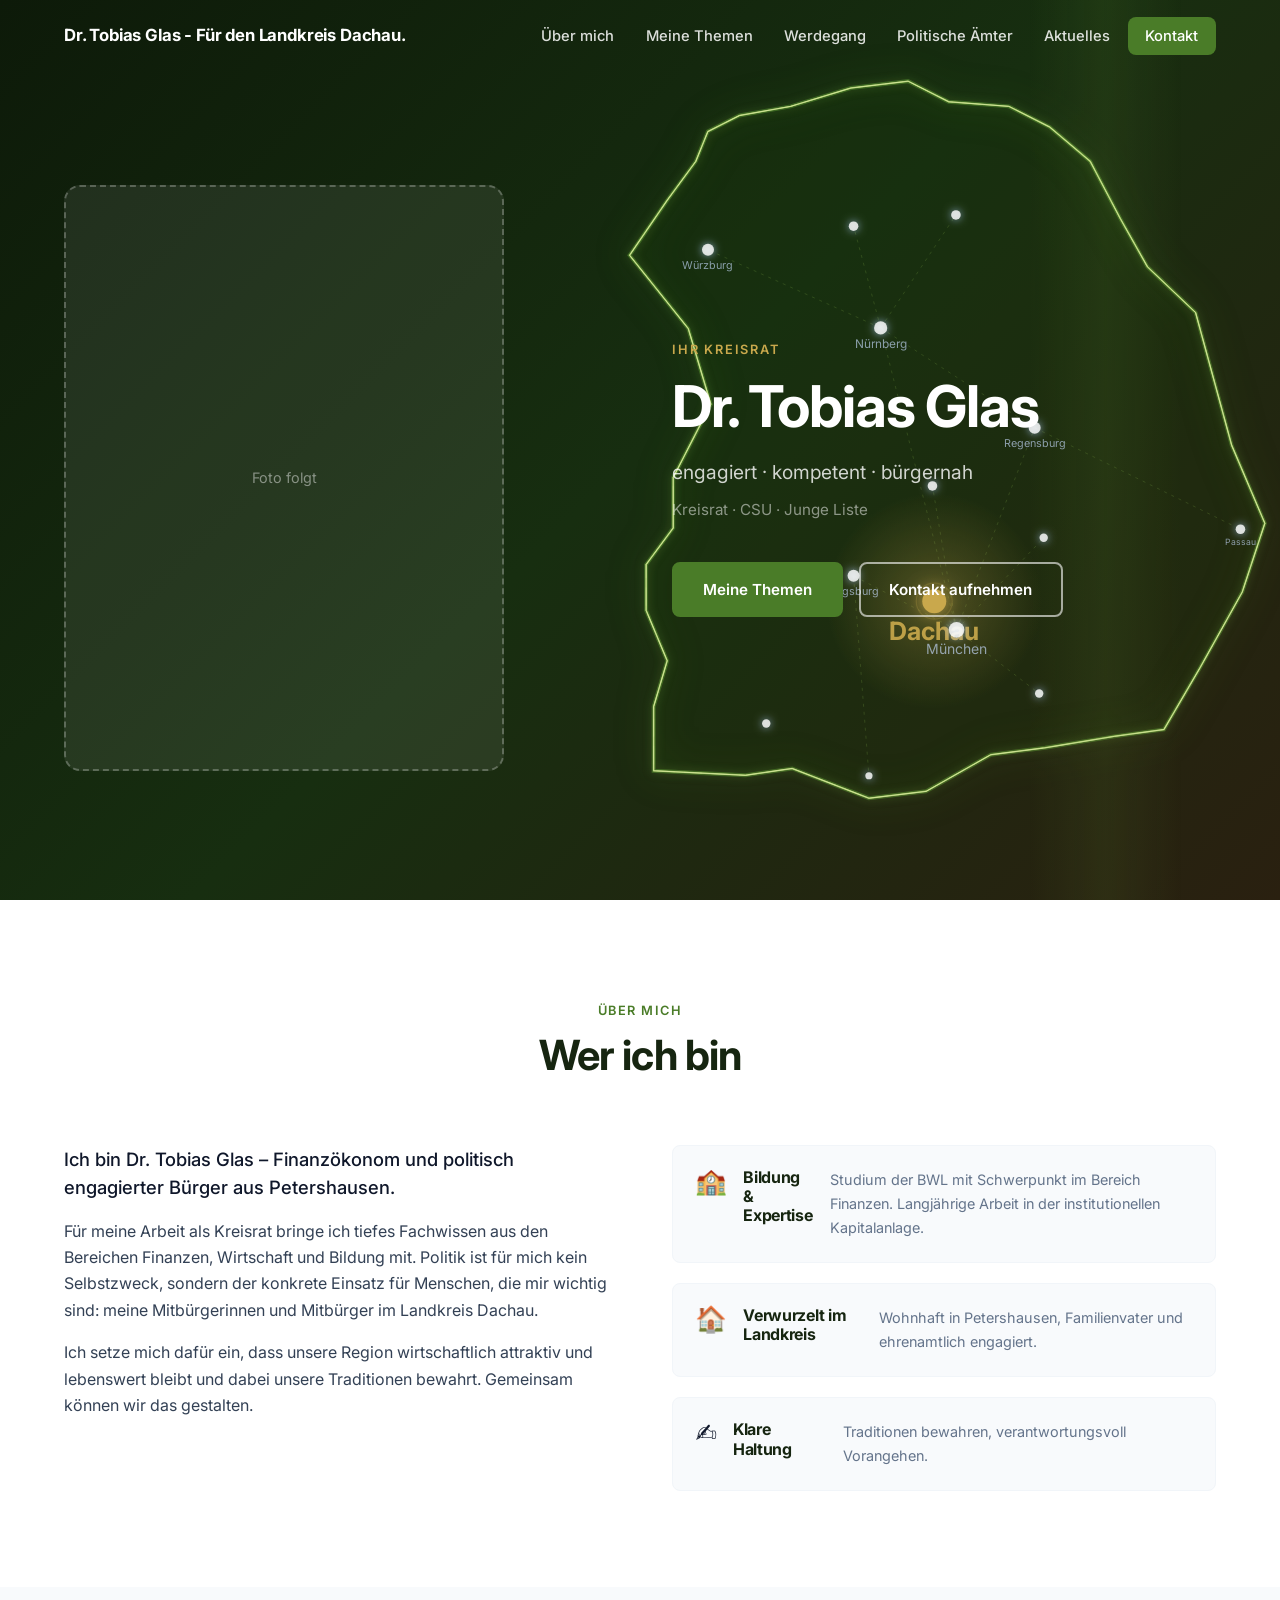
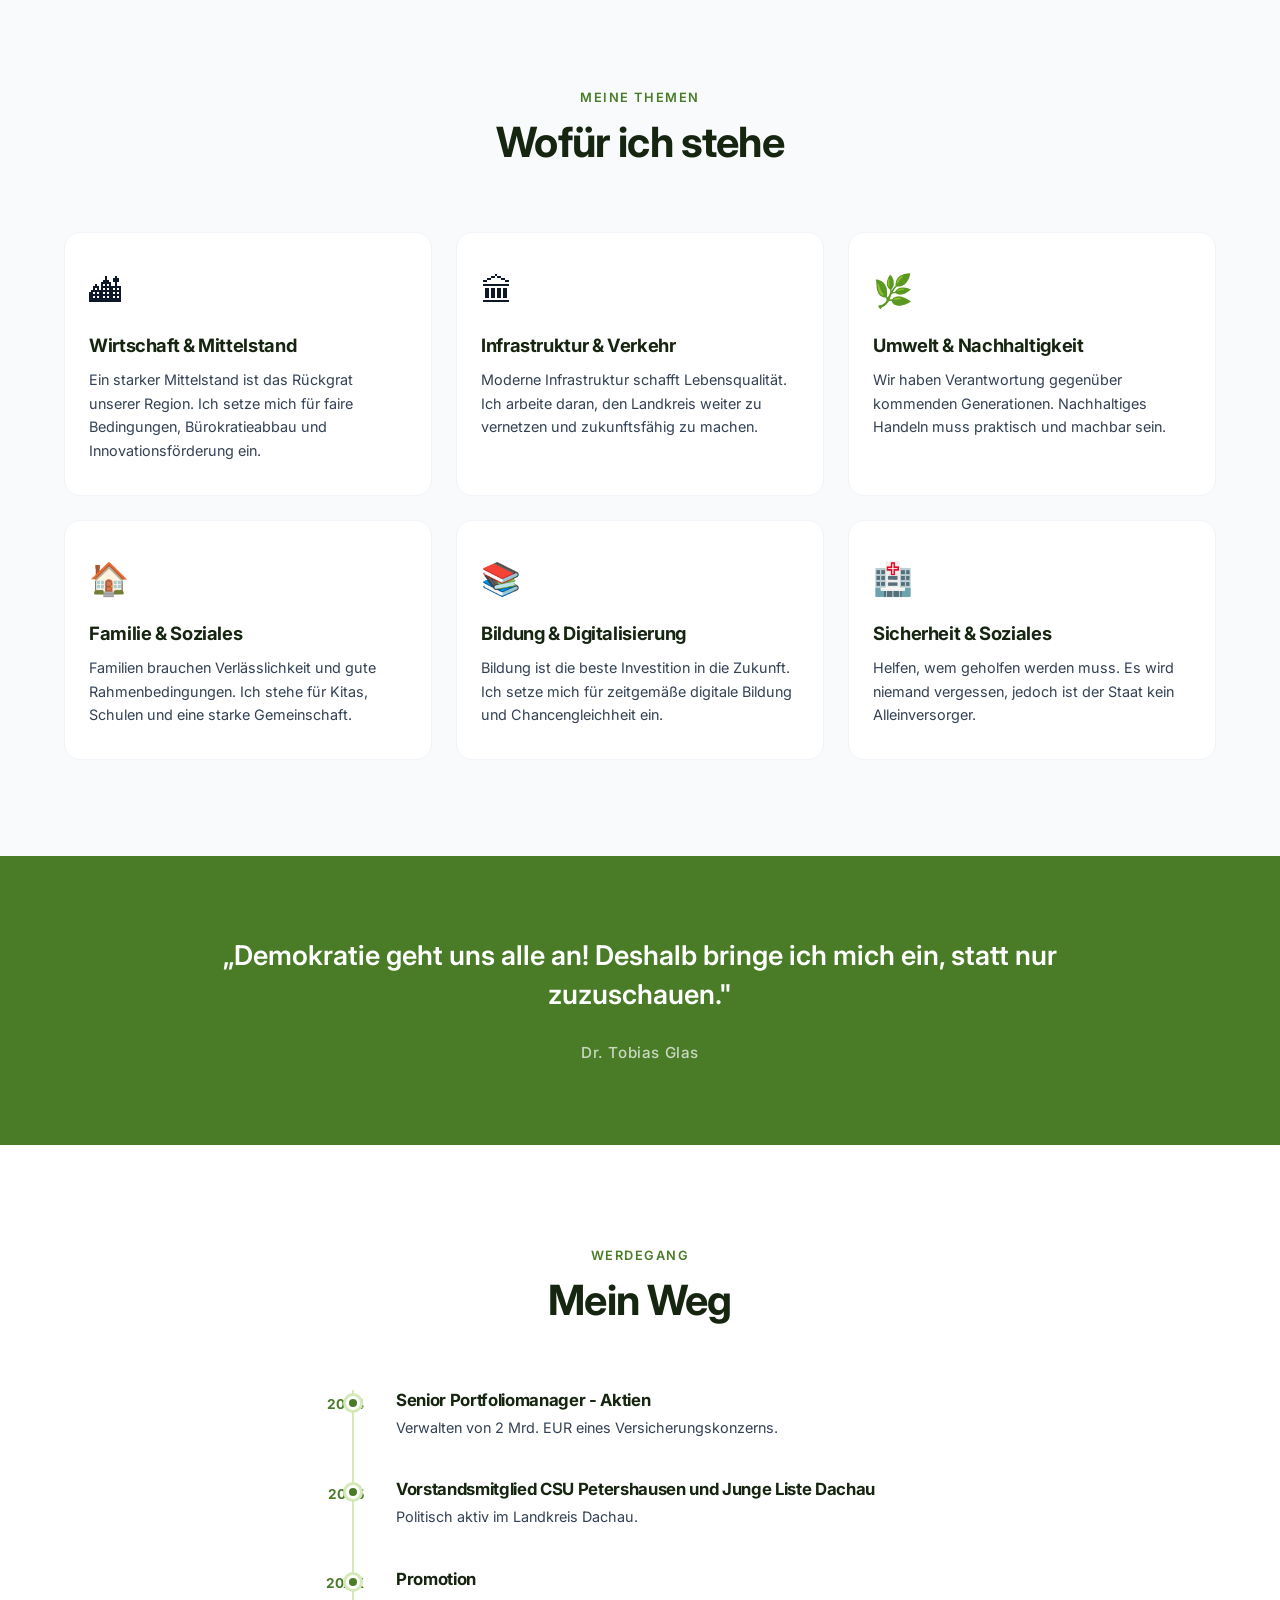
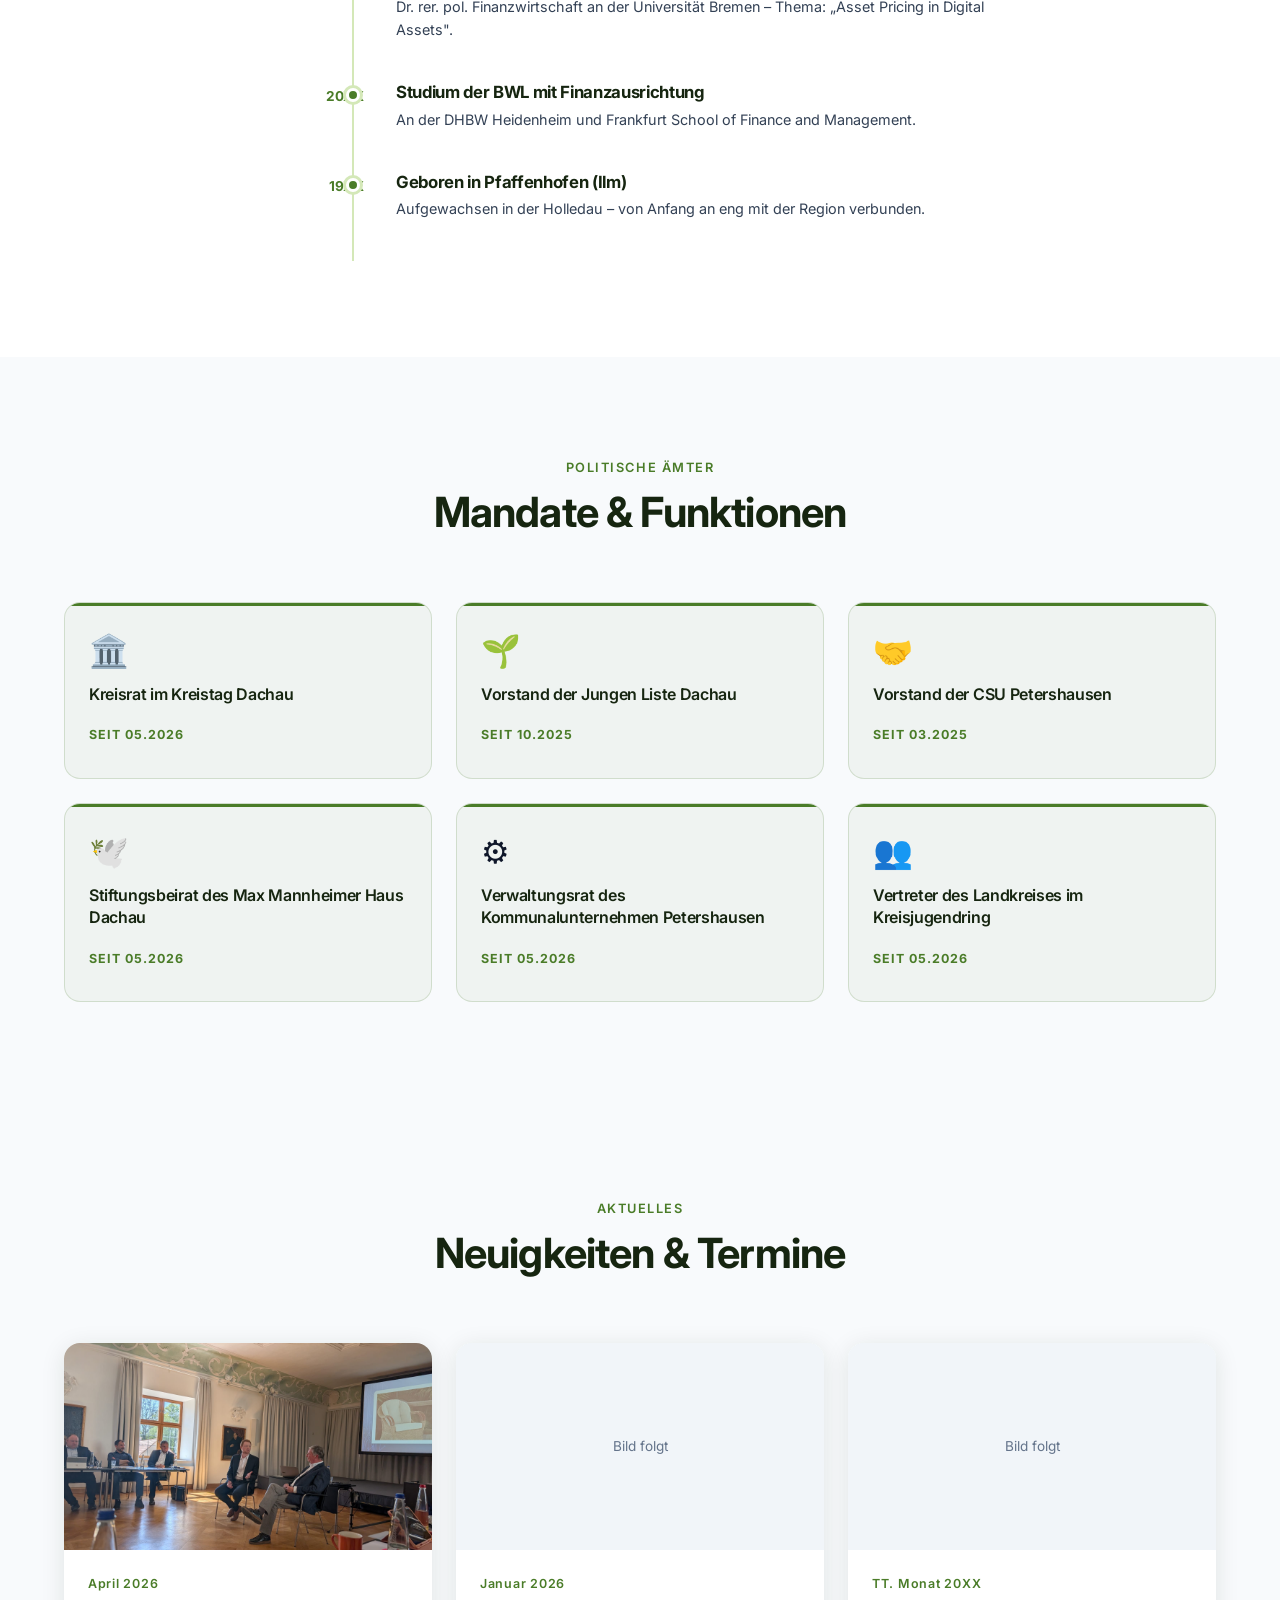
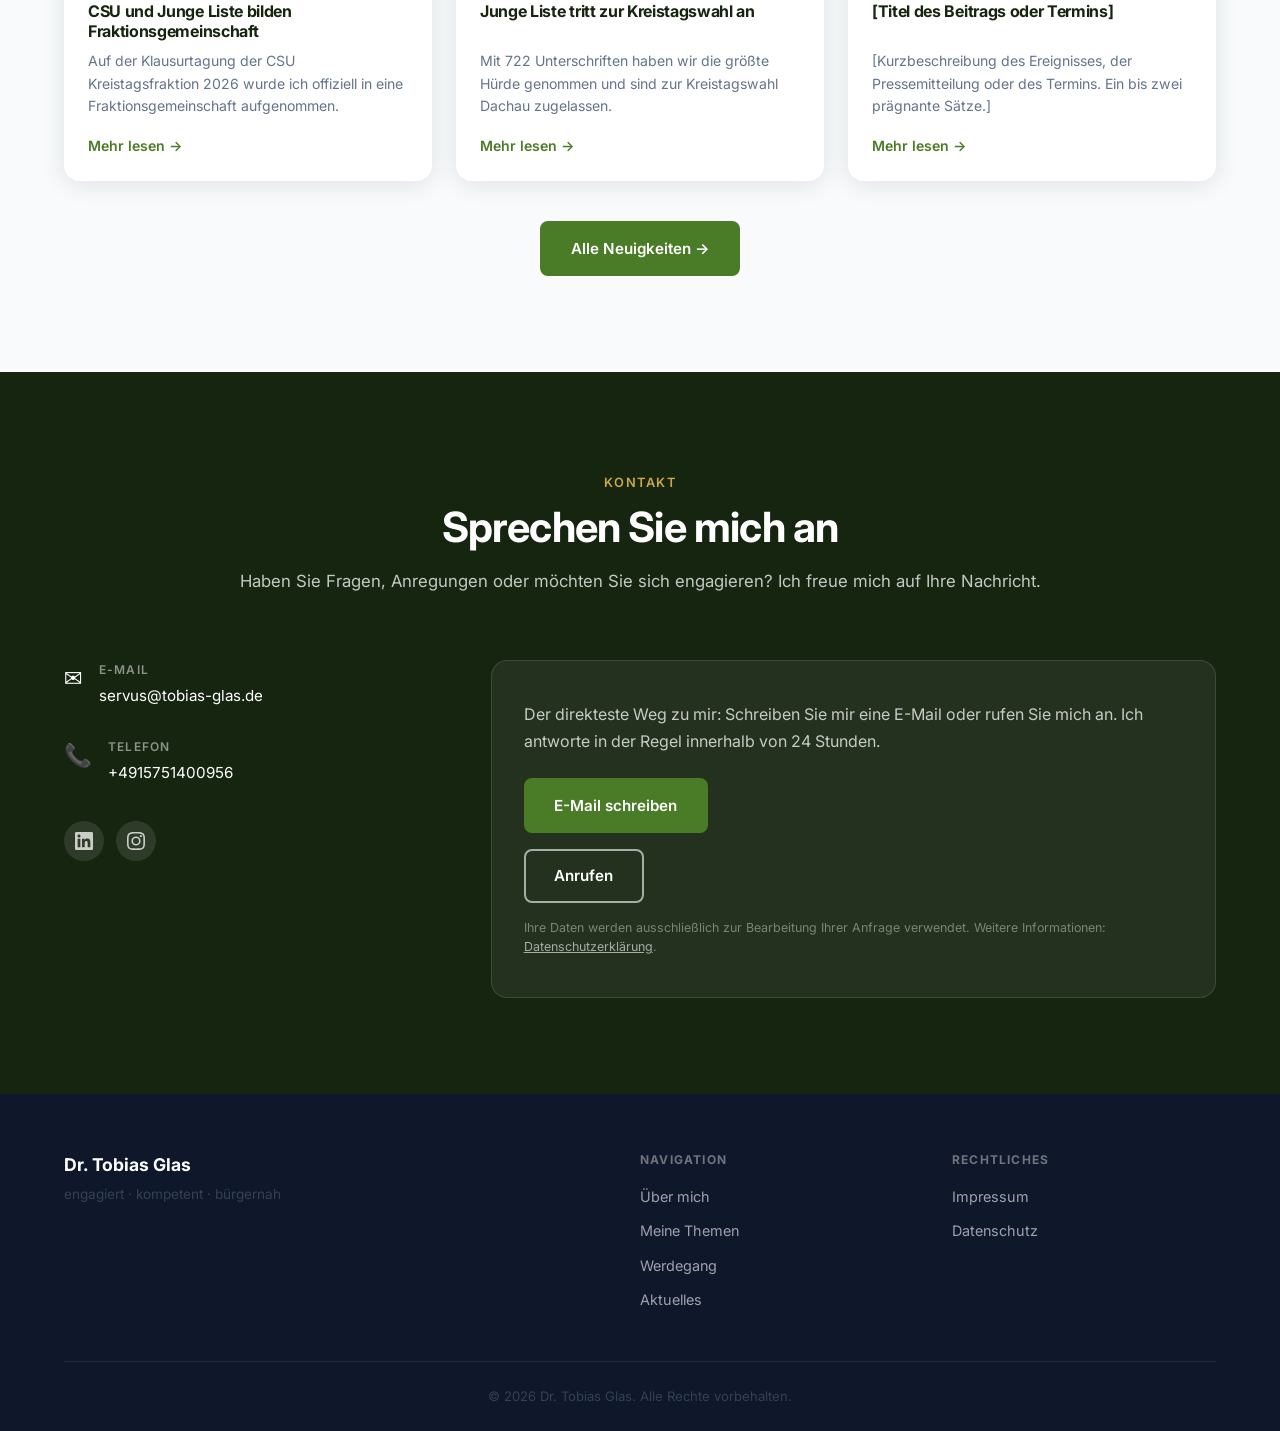
==== commit d0558e80: "Add canonical links and fix image file extensions in HTML files" ====
--- a/index.html
+++ b/index.html
@@ -4,6 +4,7 @@
   <meta charset="UTF-8" />
   <meta name="viewport" content="width=device-width, initial-scale=1.0" />
   <meta name="description" content="Dr. Tobias Glas – Ihr Kandidat für Dachau. Engagiert, kompetent, bürgernah." />
+  <link rel="canonical" href="https://tobias-glas.de/" />
   <title>Dr. Tobias Glas – Für den Landkreis Dachau</title>
   <link rel="preconnect" href="https://fonts.googleapis.com" />
   <link rel="preconnect" href="https://fonts.gstatic.com" crossorigin />
@@ -238,7 +239,7 @@
         <div class="news-grid">
           <article class="news-card">
             <div class="news-image-wrapper">
-              <img src="images/Fraktionsgemeinschaft.jpg" alt="Pressebild 1" onerror="this.style.display='none'; this.nextElementSibling.style.display='flex'" />
+              <img src="images/Fraktionsgemeinschaft.JPG" alt="Pressebild 1" onerror="this.style.display='none'; this.nextElementSibling.style.display='flex'" />
               <div class="news-image-placeholder"><span>Bild folgt</span></div>
             </div>
             <div class="news-content">
@@ -250,7 +251,7 @@
           </article>
           <article class="news-card">
             <div class="news-image-wrapper">
-              <img src="images/DSC_0001.jpg" alt="Pressebild 2" onerror="this.style.display='none'; this.nextElementSibling.style.display='flex'" />
+              <img src="images/DSC_0001.JPG" alt="Pressebild 2" onerror="this.style.display='none'; this.nextElementSibling.style.display='flex'" />
               <div class="news-image-placeholder"><span>Bild folgt</span></div>
             </div>
             <div class="news-content">
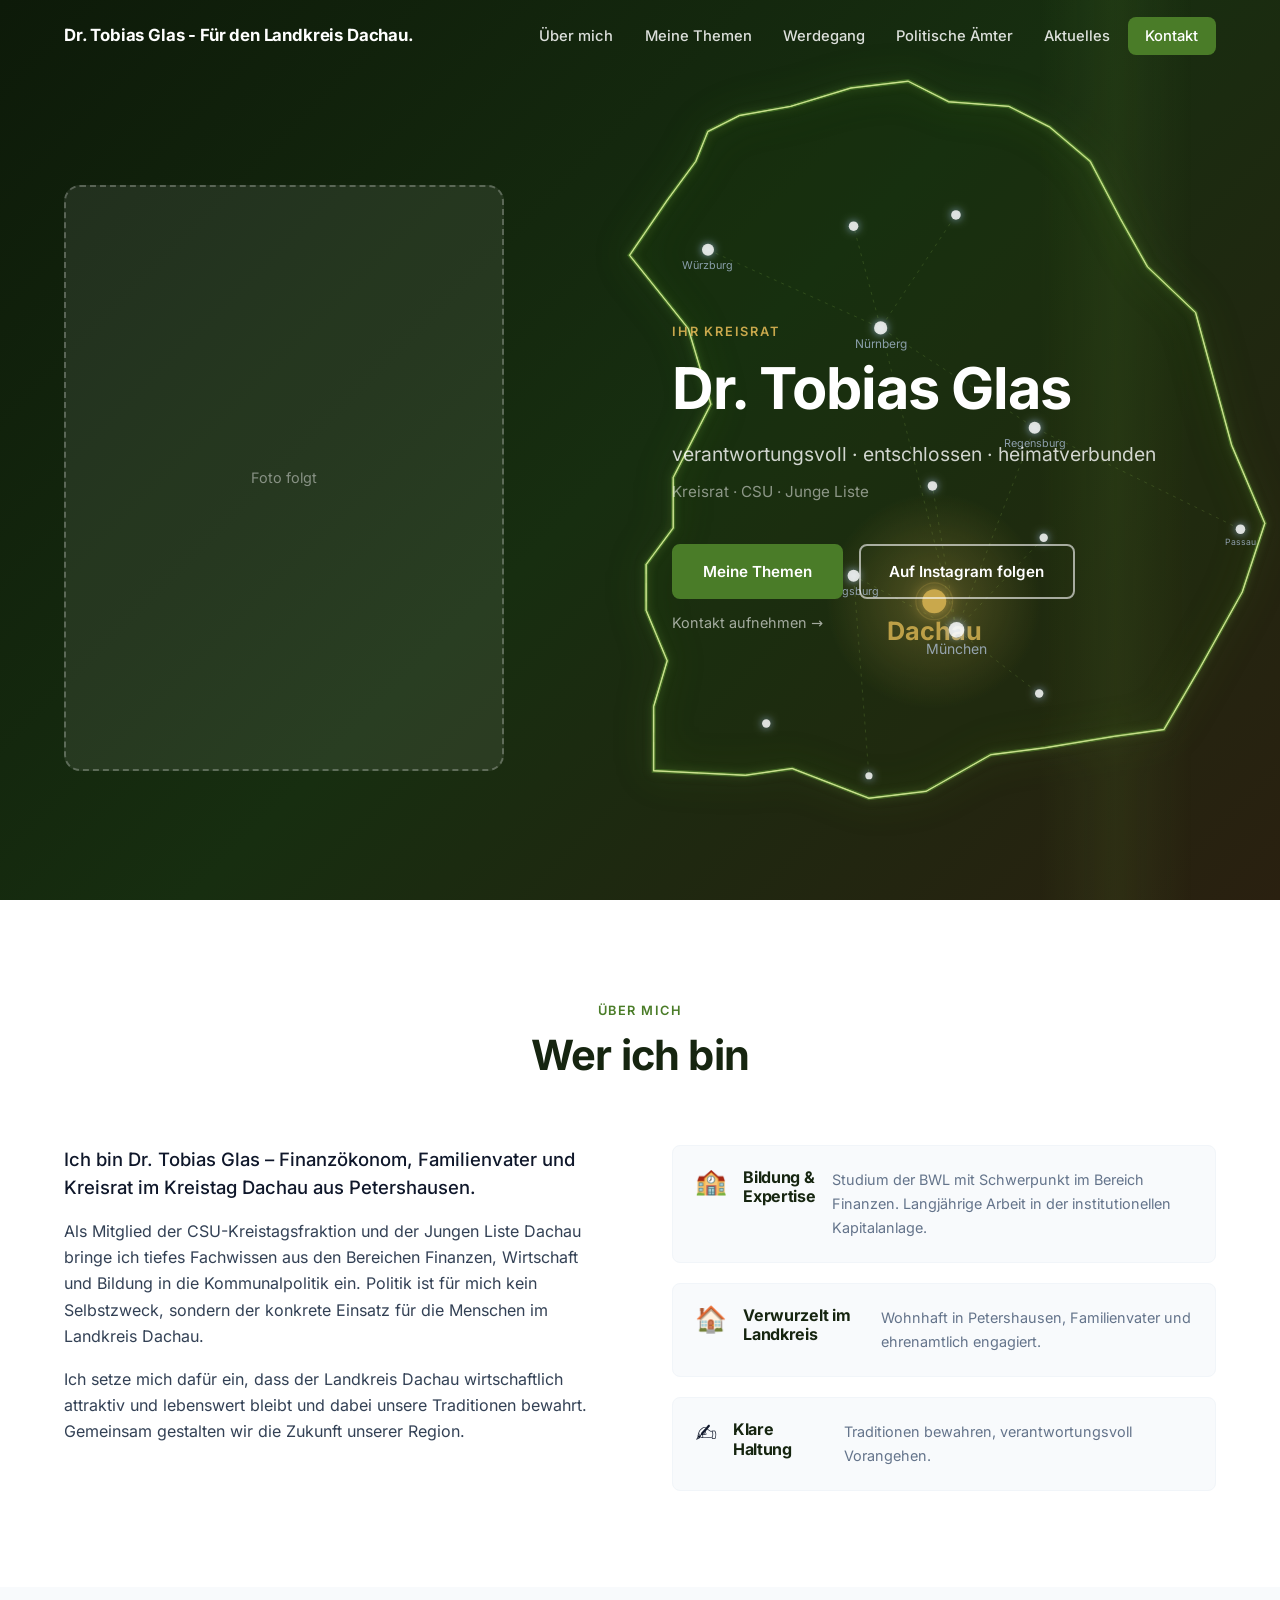
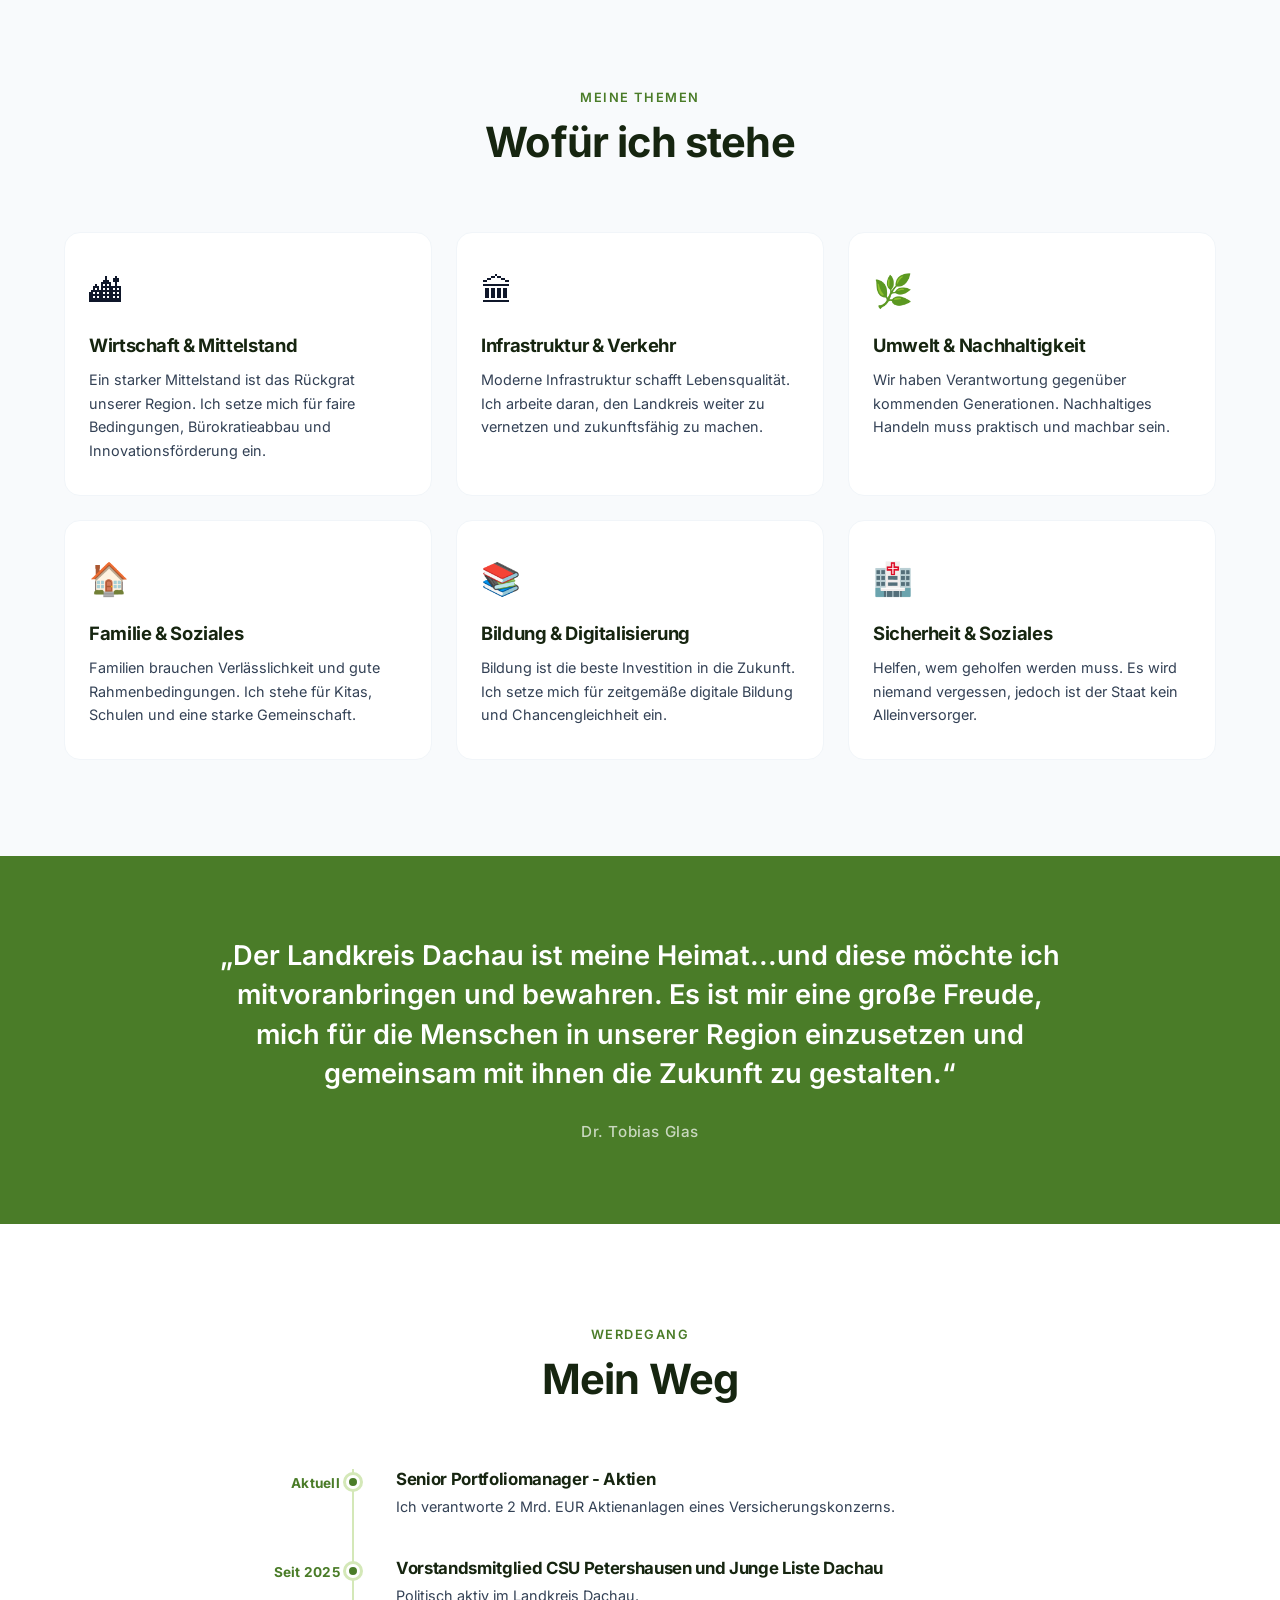
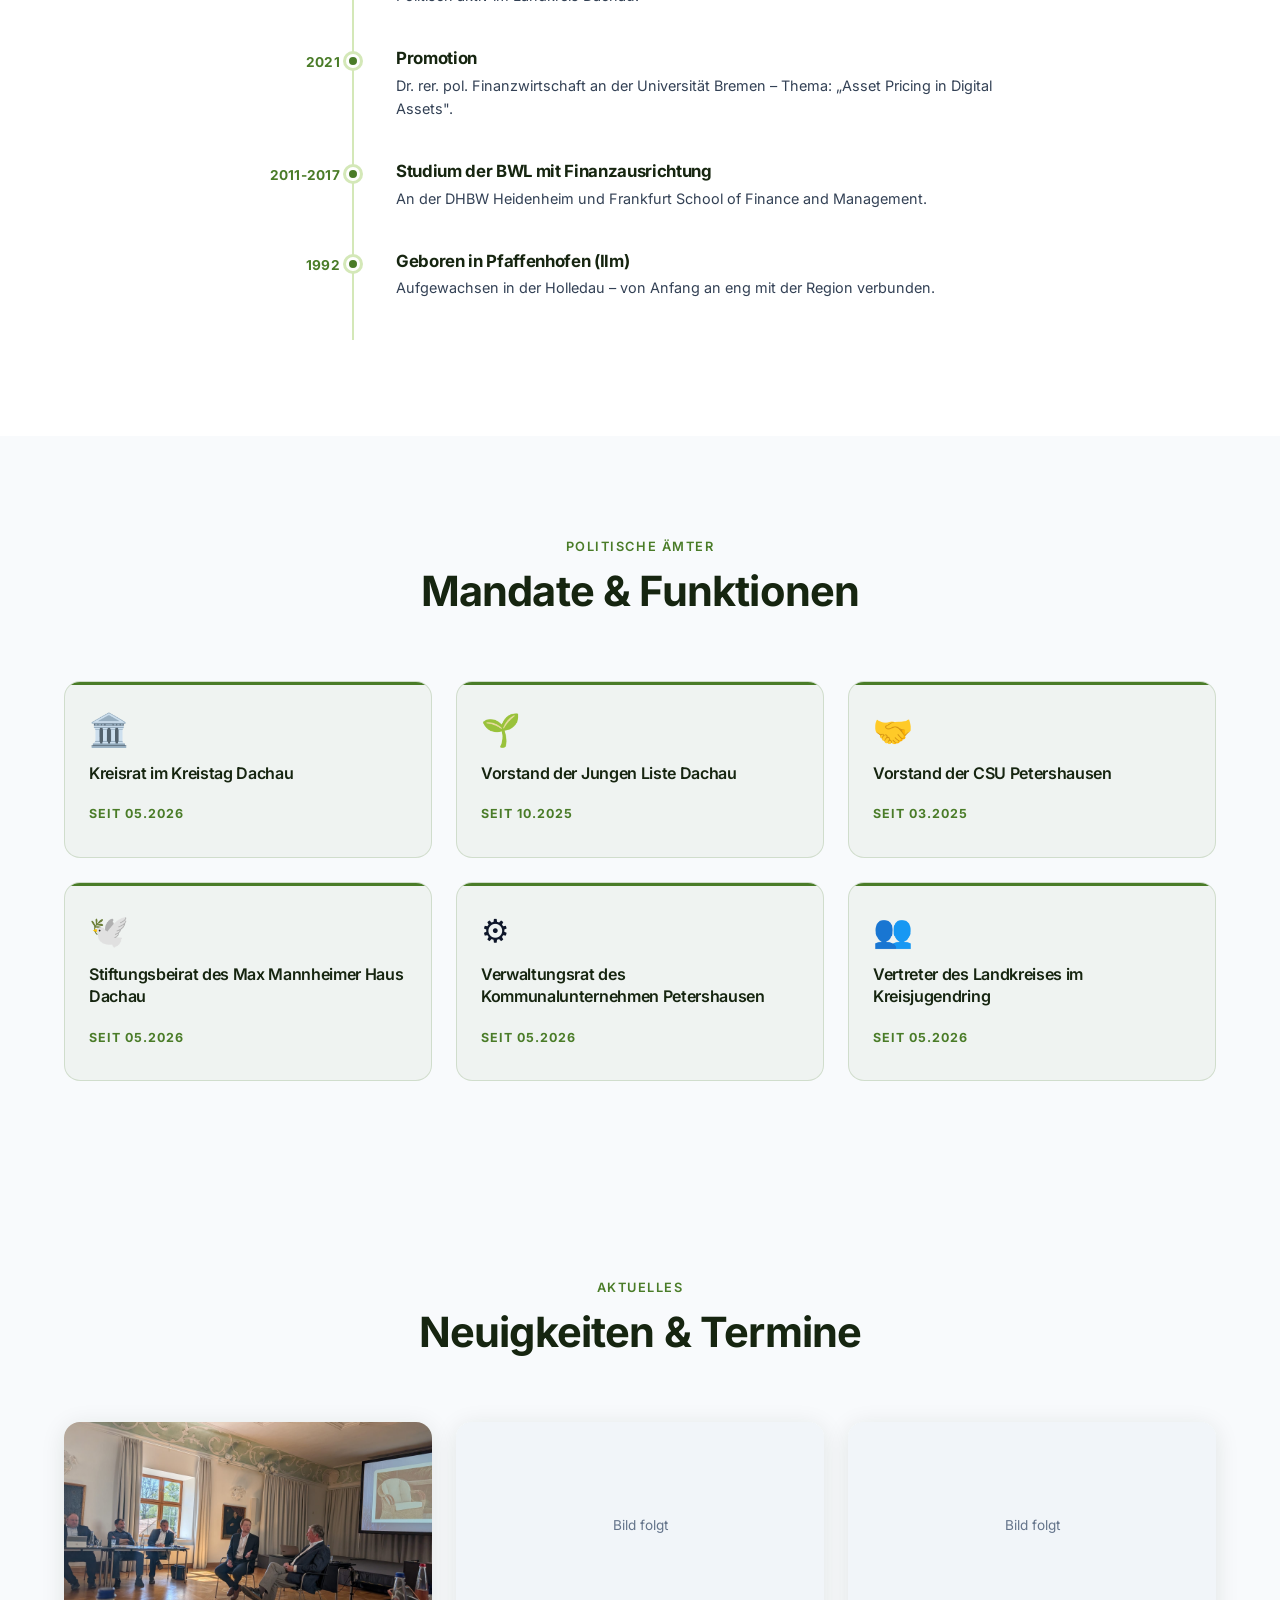
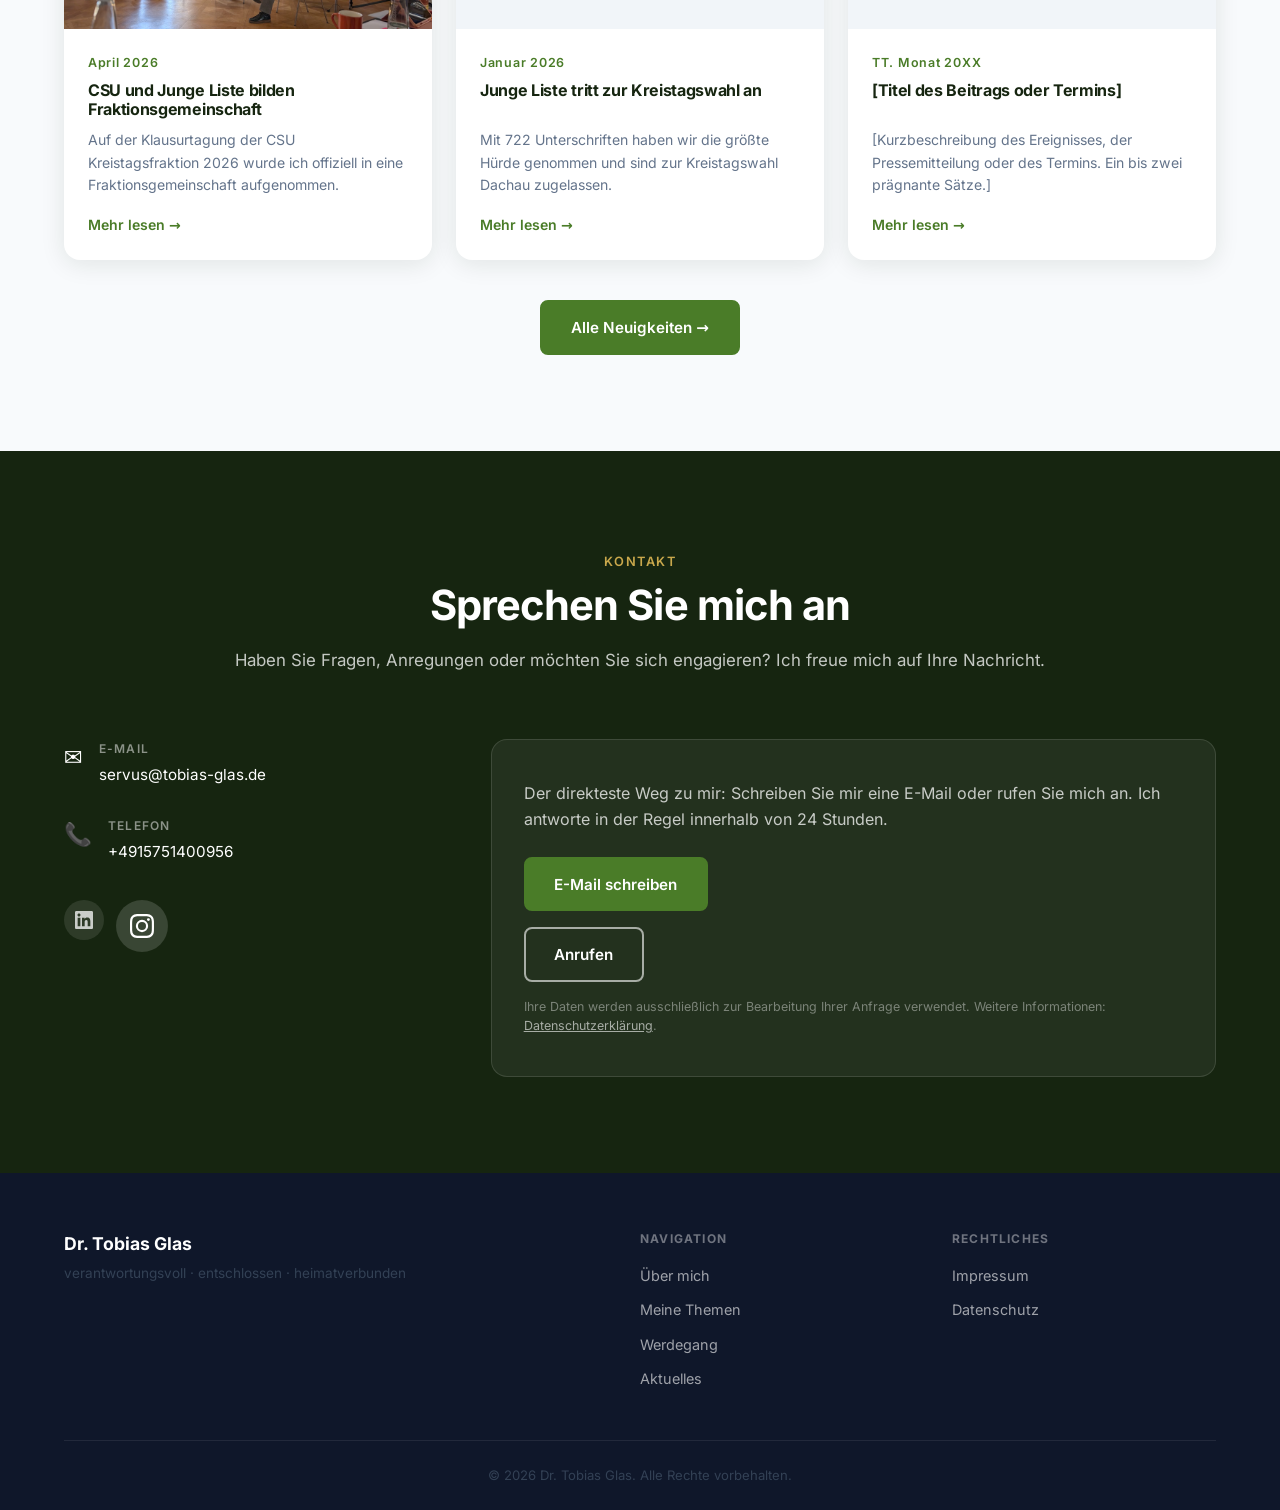
==== commit 549bc06e: "Refactor code structure for improved readability and maintainability" ====
--- a/index.html
+++ b/index.html
@@ -3,12 +3,20 @@
 <head>
   <meta charset="UTF-8" />
   <meta name="viewport" content="width=device-width, initial-scale=1.0" />
-  <meta name="description" content="Dr. Tobias Glas – Ihr Kandidat für Dachau. Engagiert, kompetent, bürgernah." />
+  <meta name="description" content="Dr. Tobias Glas – Kreisrat im Kreistag Dachau (CSU / Junge Liste). Engagiert für die Menschen im Landkreis Dachau und Petershausen." />
   <link rel="canonical" href="https://tobias-glas.de/" />
   <title>Dr. Tobias Glas – Für den Landkreis Dachau</title>
-  <link rel="preconnect" href="https://fonts.googleapis.com" />
-  <link rel="preconnect" href="https://fonts.gstatic.com" crossorigin />
-  <link href="https://fonts.googleapis.com/css2?family=Inter:wght@300;400;500;600;700;800&display=swap" rel="stylesheet" />
+  <!-- Open Graph -->
+  <meta property="og:type" content="website" />
+  <meta property="og:url" content="https://tobias-glas.de/" />
+  <meta property="og:title" content="Dr. Tobias Glas – Für den Landkreis Dachau" />
+  <meta property="og:description" content="Dr. Tobias Glas – Kreisrat im Kreistag Dachau (CSU / Junge Liste). Engagiert für die Menschen im Landkreis Dachau und Petershausen." />
+  <meta property="og:image" content="https://tobias-glas.de/images/portrait.jpg" />
+  <!-- Twitter/X Card -->
+  <meta name="twitter:card" content="summary_large_image" />
+  <meta name="twitter:title" content="Dr. Tobias Glas – Für den Landkreis Dachau" />
+  <meta name="twitter:description" content="Dr. Tobias Glas – Kreisrat im Kreistag Dachau (CSU / Junge Liste). Engagiert für die Menschen im Landkreis Dachau und Petershausen." />
+  <meta name="twitter:image" content="https://tobias-glas.de/images/portrait.jpg" />
   <link rel="stylesheet" href="css/style.css" />
 </head>
 <body>
@@ -45,12 +53,13 @@
       <div class="hero-content">
         <p class="hero-eyebrow">Ihr Kreisrat</p>
         <h1 class="hero-name">Dr. Tobias Glas</h1>
-        <p class="hero-tagline">engagiert &middot; kompetent &middot; bürgernah</p>
+        <p class="hero-tagline">verantwortungsvoll &middot; entschlossen &middot; heimatverbunden</p>
         <p class="hero-subtitle">Kreisrat  &middot; CSU  &middot; Junge Liste</p>
         <div class="hero-actions">
           <a href="#themen" class="btn btn-primary">Meine Themen</a>
-          <a href="#kontakt" class="btn btn-outline">Kontakt aufnehmen</a>
-        </div>
+          <a href="https://www.instagram.com/dr.tobias.glas/" class="btn btn-outline" target="_blank" rel="noopener">Auf Instagram folgen</a>
+        </div>
+        <a href="#kontakt" class="hero-contact-link">Kontakt aufnehmen &rarr;</a>
       </div>
     </section>
 
@@ -63,9 +72,9 @@
         </div>
         <div class="about-grid">
           <div class="about-text">
-            <p class="lead">Ich bin Dr. Tobias Glas – Finanzökonom und politisch engagierter Bürger aus Petershausen.</p>
-            <p>Für meine Arbeit als Kreisrat bringe ich tiefes Fachwissen aus den Bereichen Finanzen, Wirtschaft und Bildung mit. Politik ist für mich kein Selbstzweck, sondern der konkrete Einsatz für Menschen, die mir wichtig sind: meine Mitbürgerinnen und Mitbürger im Landkreis Dachau.</p>
-            <p>Ich setze mich dafür ein, dass unsere Region wirtschaftlich attraktiv und lebenswert bleibt und dabei unsere Traditionen bewahrt. Gemeinsam können wir das gestalten.</p>
+            <p class="lead">Ich bin Dr. Tobias Glas – Finanzökonom, Familienvater und Kreisrat im Kreistag Dachau aus Petershausen.</p>
+            <p>Als Mitglied der CSU-Kreistagsfraktion und der Jungen Liste Dachau bringe ich tiefes Fachwissen aus den Bereichen Finanzen, Wirtschaft und Bildung in die Kommunalpolitik ein. Politik ist für mich kein Selbstzweck, sondern der konkrete Einsatz für die Menschen im Landkreis Dachau.</p>
+            <p>Ich setze mich dafür ein, dass der Landkreis Dachau wirtschaftlich attraktiv und lebenswert bleibt und dabei unsere Traditionen bewahrt. Gemeinsam gestalten wir die Zukunft unserer Region.</p>
           </div>
           <div class="about-cards">
             <div class="about-card">
@@ -134,7 +143,7 @@
     <section class="section-quote">
       <div class="container">
         <blockquote>
-          <p>„Demokratie geht uns alle an! Deshalb bringe ich mich ein, statt nur zuzuschauen."</p>
+          <p>„Der Landkreis Dachau ist meine Heimat...und diese möchte ich mitvoranbringen und bewahren. Es ist mir eine große Freude, mich für die Menschen in unserer Region einzusetzen und gemeinsam mit ihnen die Zukunft zu gestalten.“</p>
           <cite>Dr. Tobias Glas</cite>
         </blockquote>
       </div>
@@ -149,35 +158,35 @@
         </div>
         <div class="timeline">
           <div class="timeline-item">
-            <div class="timeline-year">2024</div>
+            <div class="timeline-year">Aktuell</div>
             <div class="timeline-content">
               <h3>Senior Portfoliomanager - Aktien</h3>
-              <p>Verwalten von 2 Mrd. EUR eines Versicherungskonzerns.</p>
-            </div>
-          </div>
-          <div class="timeline-item">
-            <div class="timeline-year">2025</div>
+              <p>Ich verantworte 2 Mrd. EUR Aktienanlagen eines Versicherungskonzerns.</p>
+            </div>
+          </div>
+          <div class="timeline-item">
+            <div class="timeline-year">Seit 2025</div>
             <div class="timeline-content">
               <h3>Vorstandsmitglied CSU Petershausen und Junge Liste Dachau </h3>
               <p>Politisch aktiv im Landkreis Dachau.</p>
             </div>
           </div>
           <div class="timeline-item">
-            <div class="timeline-year">20XX</div>
+            <div class="timeline-year">2021</div>
             <div class="timeline-content">
               <h3>Promotion</h3>
               <p>Dr. rer. pol. Finanzwirtschaft an der Universität Bremen – Thema: „Asset Pricing in Digital Assets".</p>
             </div>
           </div>
           <div class="timeline-item">
-            <div class="timeline-year">20XX</div>
+            <div class="timeline-year">2011-2017</div>
             <div class="timeline-content">
               <h3>Studium der BWL mit Finanzausrichtung</h3>
               <p>An der DHBW Heidenheim und Frankfurt School of Finance and Management.</p>
             </div>
           </div>
           <div class="timeline-item">
-            <div class="timeline-year">19XX</div>
+            <div class="timeline-year">1992</div>
             <div class="timeline-content">
               <h3>Geboren in Pfaffenhofen (Ilm)</h3>
               <p>Aufgewachsen in der Holledau – von Anfang an eng mit der Region verbunden.</p>
@@ -330,7 +339,7 @@
               <a href="https://www.linkedin.com/in/tobiasglas/" class="social-link" aria-label="LinkedIn" target="_blank" rel="noopener">
                 <svg viewBox="0 0 24 24" fill="currentColor"><path d="M20.447 20.452h-3.554v-5.569c0-1.328-.027-3.037-1.852-3.037-1.853 0-2.136 1.445-2.136 2.939v5.667H9.351V9h3.414v1.561h.046c.477-.9 1.637-1.85 3.37-1.85 3.601 0 4.267 2.37 4.267 5.455v6.286zM5.337 7.433c-1.144 0-2.063-.926-2.063-2.065 0-1.138.92-2.063 2.063-2.063 1.14 0 2.064.925 2.064 2.063 0 1.139-.925 2.065-2.064 2.065zm1.782 13.019H3.555V9h3.564v11.452zM22.225 0H1.771C.792 0 0 .774 0 1.729v20.542C0 23.227.792 24 1.771 24h20.451C23.2 24 24 23.227 24 22.271V1.729C24 .774 23.2 0 22.222 0h.003z"/></svg>
               </a>
-              <a href="https://www.instagram.com/dr.tobias.glas/" class="social-link" aria-label="Instagram" target="_blank" rel="noopener">
+              <a href="https://www.instagram.com/dr.tobias.glas/" class="social-link social-link--instagram" aria-label="Instagram" target="_blank" rel="noopener">
                 <svg viewBox="0 0 24 24" fill="currentColor"><path d="M12 2.163c3.204 0 3.584.012 4.85.07 3.252.148 4.771 1.691 4.919 4.919.058 1.265.069 1.645.069 4.849 0 3.205-.012 3.584-.069 4.849-.149 3.225-1.664 4.771-4.919 4.919-1.266.058-1.644.07-4.85.07-3.204 0-3.584-.012-4.849-.07-3.26-.149-4.771-1.699-4.919-4.92-.058-1.265-.07-1.644-.07-4.849 0-3.204.013-3.583.07-4.849.149-3.227 1.664-4.771 4.919-4.919 1.266-.057 1.645-.069 4.849-.069zM12 0C8.741 0 8.333.014 7.053.072 2.695.272.273 2.69.073 7.052.014 8.333 0 8.741 0 12c0 3.259.014 3.668.072 4.948.2 4.358 2.618 6.78 6.98 6.98C8.333 23.986 8.741 24 12 24c3.259 0 3.668-.014 4.948-.072 4.354-.2 6.782-2.618 6.979-6.98.059-1.28.073-1.689.073-4.948 0-3.259-.014-3.667-.072-4.947-.196-4.354-2.617-6.78-6.979-6.98C15.668.014 15.259 0 12 0zm0 5.838a6.162 6.162 0 100 12.324 6.162 6.162 0 000-12.324zM12 16a4 4 0 110-8 4 4 0 010 8zm6.406-11.845a1.44 1.44 0 100 2.881 1.44 1.44 0 000-2.881z"/></svg>
               </a>
               <!--<a href="#" class="social-link" aria-label="Facebook">
@@ -356,7 +365,7 @@
       <div class="footer-grid">
         <div class="footer-brand">
           <p class="footer-name">Dr. Tobias Glas</p>
-          <p class="footer-tagline">engagiert &middot; kompetent &middot; bürgernah</p>
+          <p class="footer-tagline">verantwortungsvoll &middot; entschlossen &middot; heimatverbunden</p>
         </div>
         <div class="footer-links-group">
           <p class="footer-links-title">Navigation</p>
--- a/css/style.css
+++ b/css/style.css
@@ -1,6 +1,17 @@
 /* =============================================
    DR. TOBIAS GLAS – POLITISCHE WEBSITE
    ============================================= */
+
+/* ---------- FONTS ---------- */
+@font-face { font-display: swap; font-family: 'Inter'; font-style: normal; font-weight: 100; src: url('../fonts/inter-v20-latin-100.woff2') format('woff2'); }
+@font-face { font-display: swap; font-family: 'Inter'; font-style: normal; font-weight: 200; src: url('../fonts/inter-v20-latin-200.woff2') format('woff2'); }
+@font-face { font-display: swap; font-family: 'Inter'; font-style: normal; font-weight: 300; src: url('../fonts/inter-v20-latin-300.woff2') format('woff2'); }
+@font-face { font-display: swap; font-family: 'Inter'; font-style: normal; font-weight: 400; src: url('../fonts/inter-v20-latin-regular.woff2') format('woff2'); }
+@font-face { font-display: swap; font-family: 'Inter'; font-style: normal; font-weight: 500; src: url('../fonts/inter-v20-latin-500.woff2') format('woff2'); }
+@font-face { font-display: swap; font-family: 'Inter'; font-style: normal; font-weight: 600; src: url('../fonts/inter-v20-latin-600.woff2') format('woff2'); }
+@font-face { font-display: swap; font-family: 'Inter'; font-style: normal; font-weight: 700; src: url('../fonts/inter-v20-latin-700.woff2') format('woff2'); }
+@font-face { font-display: swap; font-family: 'Inter'; font-style: normal; font-weight: 800; src: url('../fonts/inter-v20-latin-800.woff2') format('woff2'); }
+@font-face { font-display: swap; font-family: 'Inter'; font-style: normal; font-weight: 900; src: url('../fonts/inter-v20-latin-900.woff2') format('woff2'); }
 
 /* ---------- RESET & VARIABLES ---------- */
 *, *::before, *::after {
@@ -296,6 +307,15 @@
   flex-wrap: wrap;
 }
 
+.hero-contact-link {
+  display: inline-block;
+  margin-top: 0.75rem;
+  font-size: 0.9rem;
+  color: rgba(255,255,255,0.6);
+  transition: color var(--transition);
+}
+.hero-contact-link:hover { color: var(--white); }
+
 /* The section#hero IS the hero — override the .hero grid defaults */
 #hero {
   background: linear-gradient(135deg, #0d1a09 0%, #172e10 50%, #2a2010 100%);
@@ -460,6 +480,7 @@
   color: var(--blue-accent);
   text-align: right;
   padding-top: 0.2rem;
+  padding-right: 1.5rem;
   letter-spacing: 0.02em;
 }
 
@@ -548,6 +569,14 @@
 }
 .social-link svg { width: 18px; height: 18px; }
 .social-link:hover { background: var(--blue-accent); color: var(--white); transform: translateY(-2px); }
+
+.social-link--instagram {
+  width: 52px;
+  height: 52px;
+  background: rgba(255,255,255,0.15);
+  color: var(--white);
+}
+.social-link--instagram svg { width: 24px; height: 24px; }
 
 /* Contact CTA */
 .contact-cta {
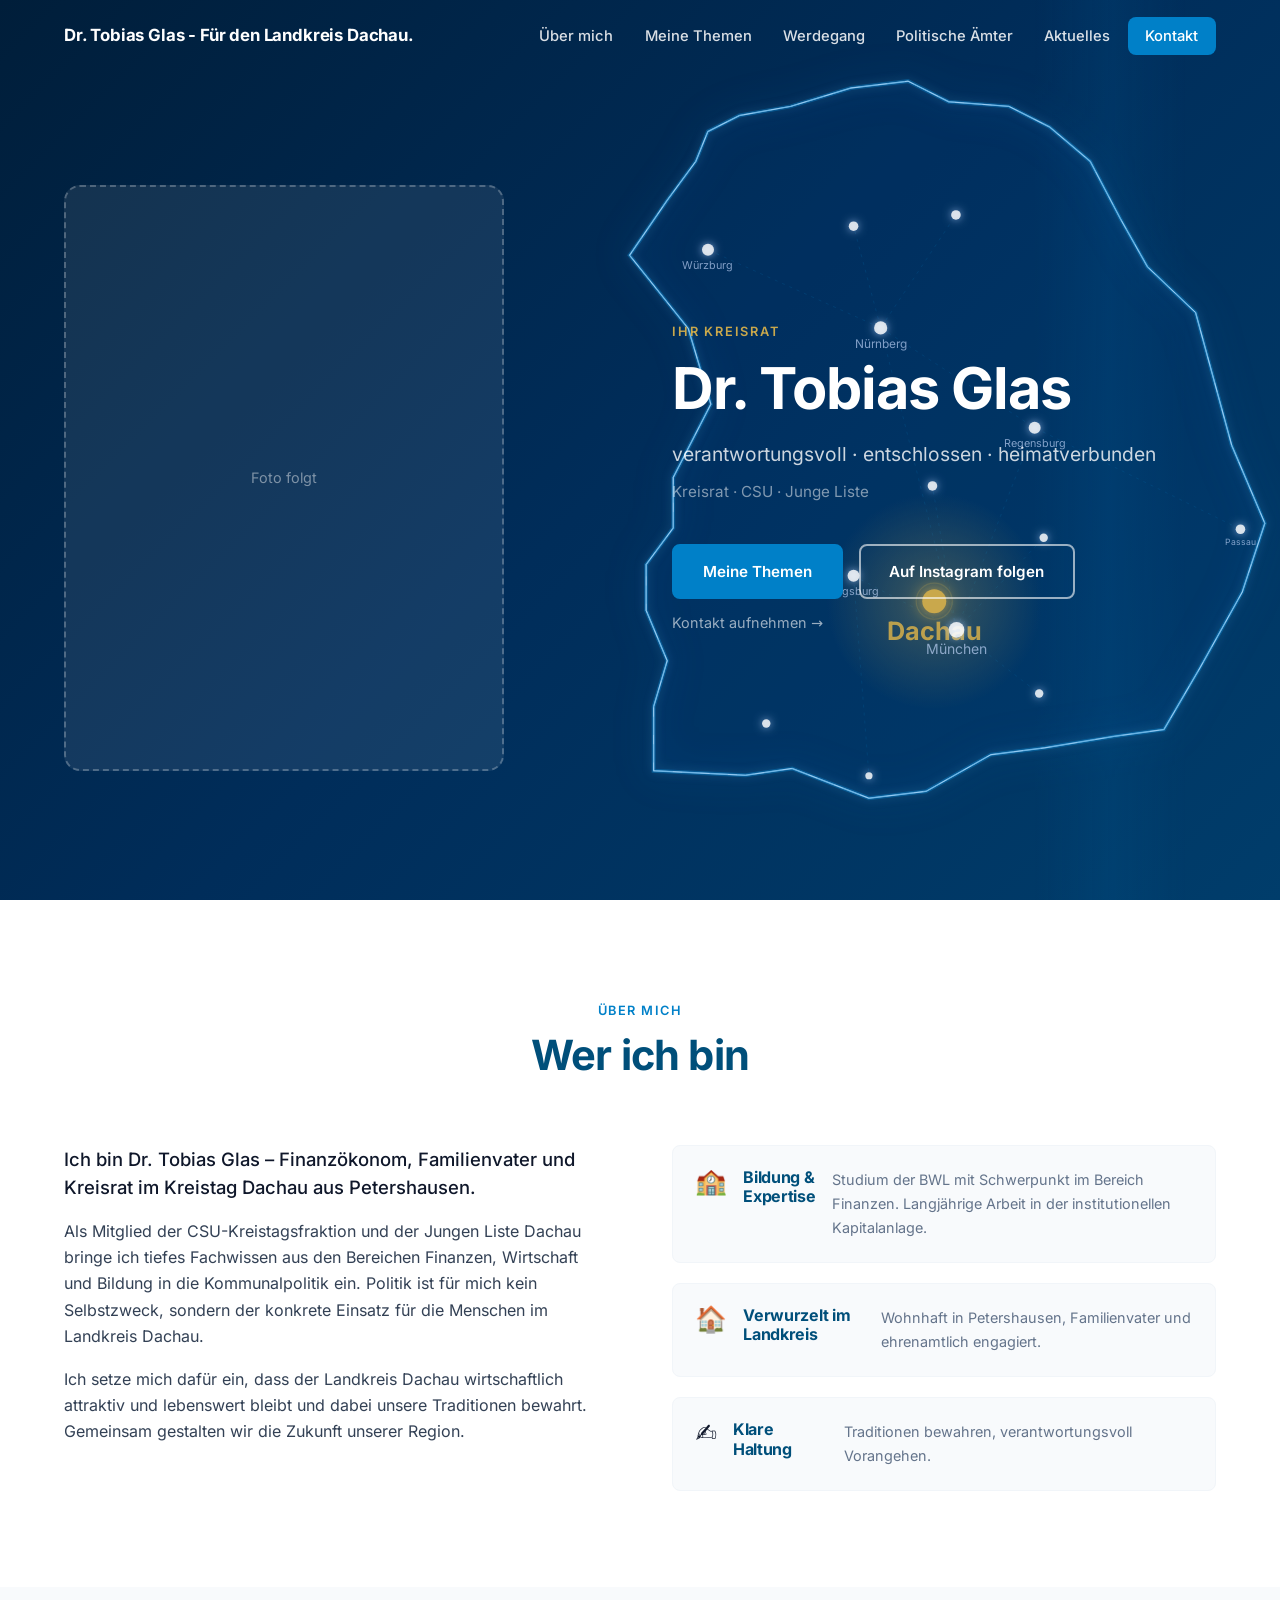
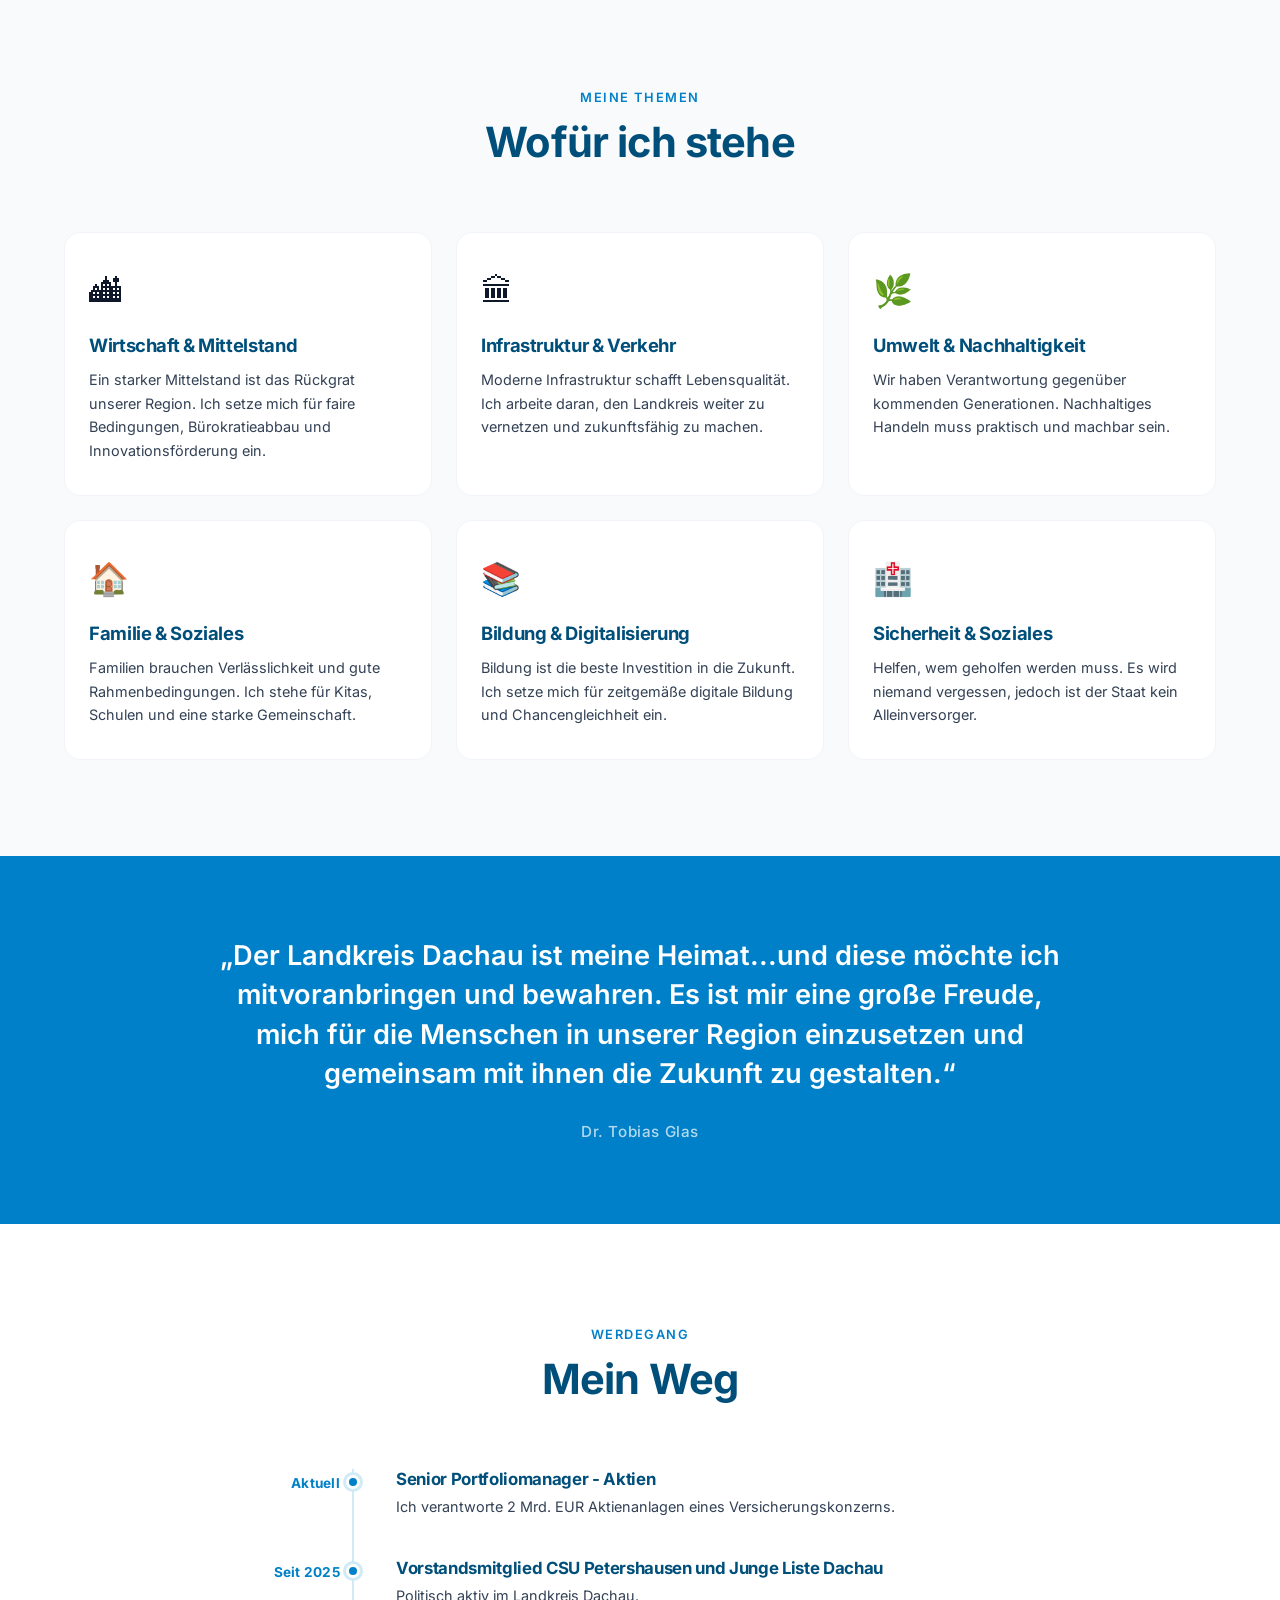
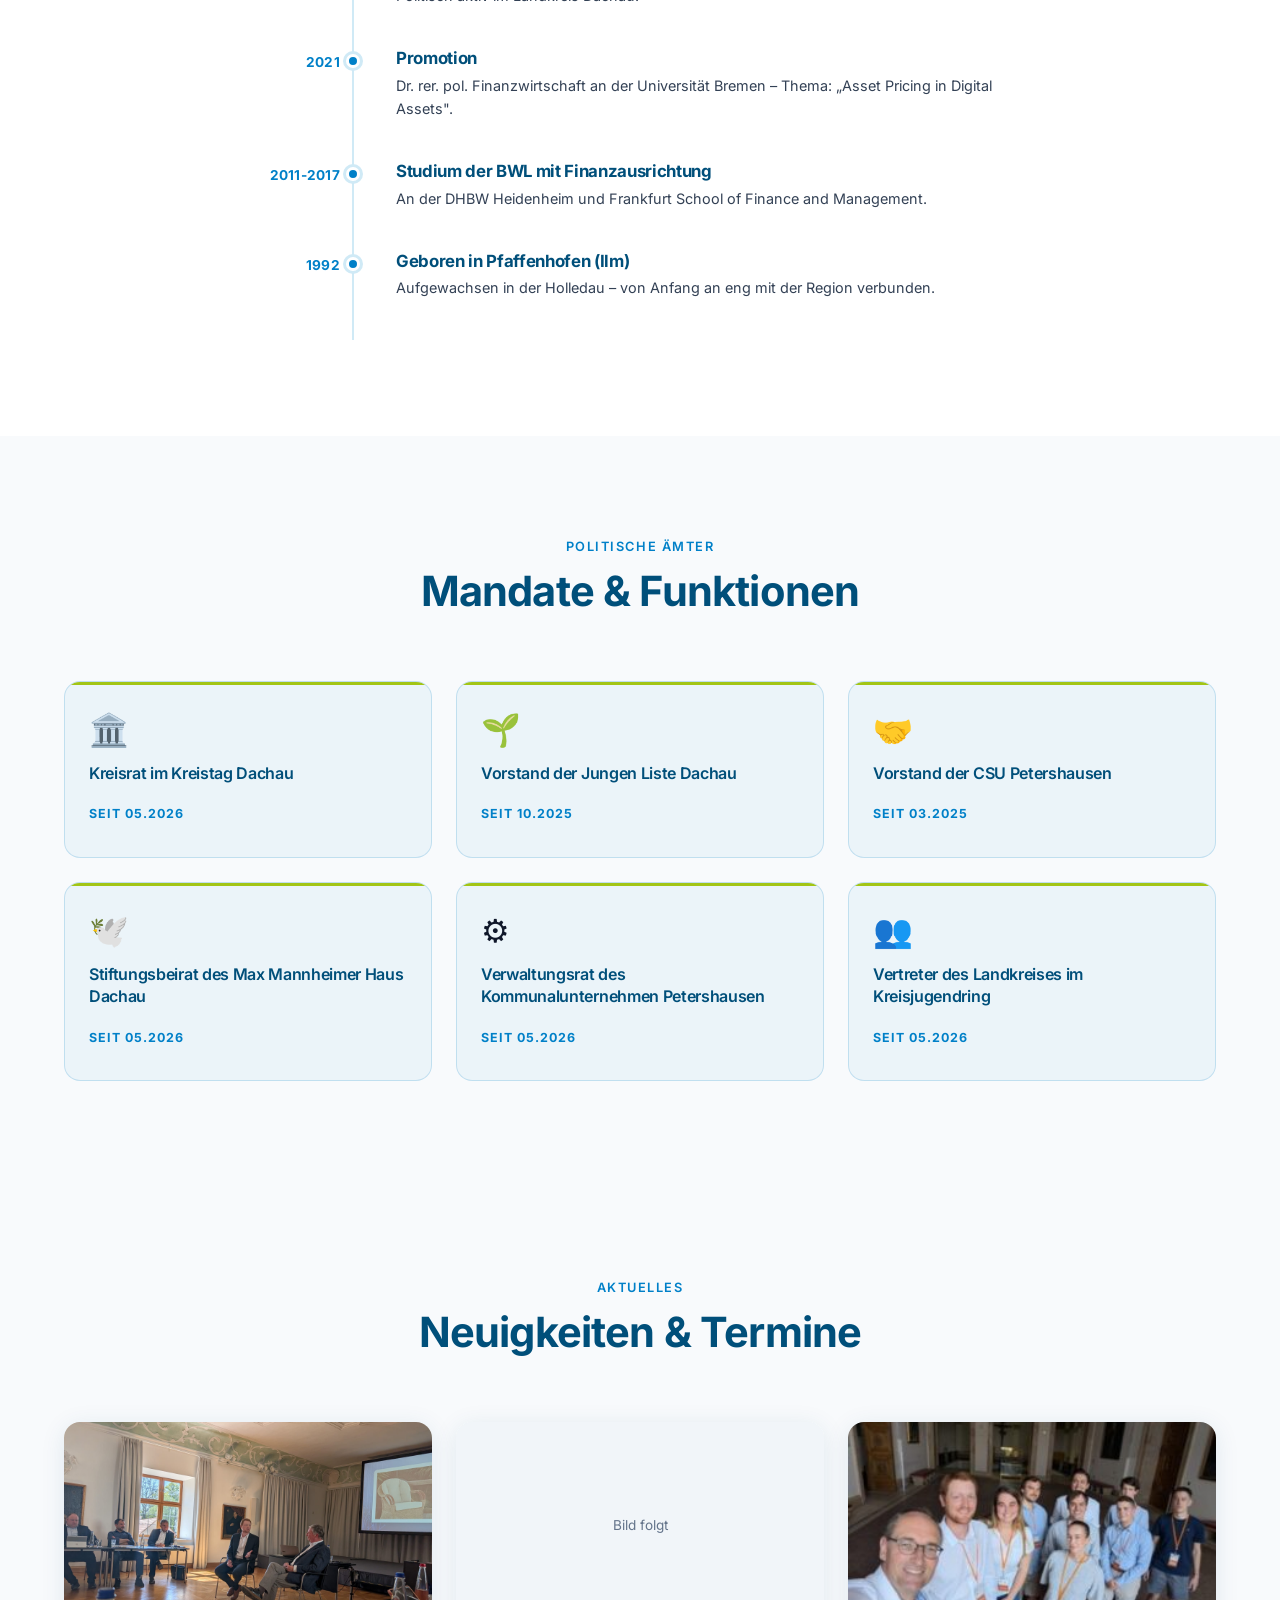
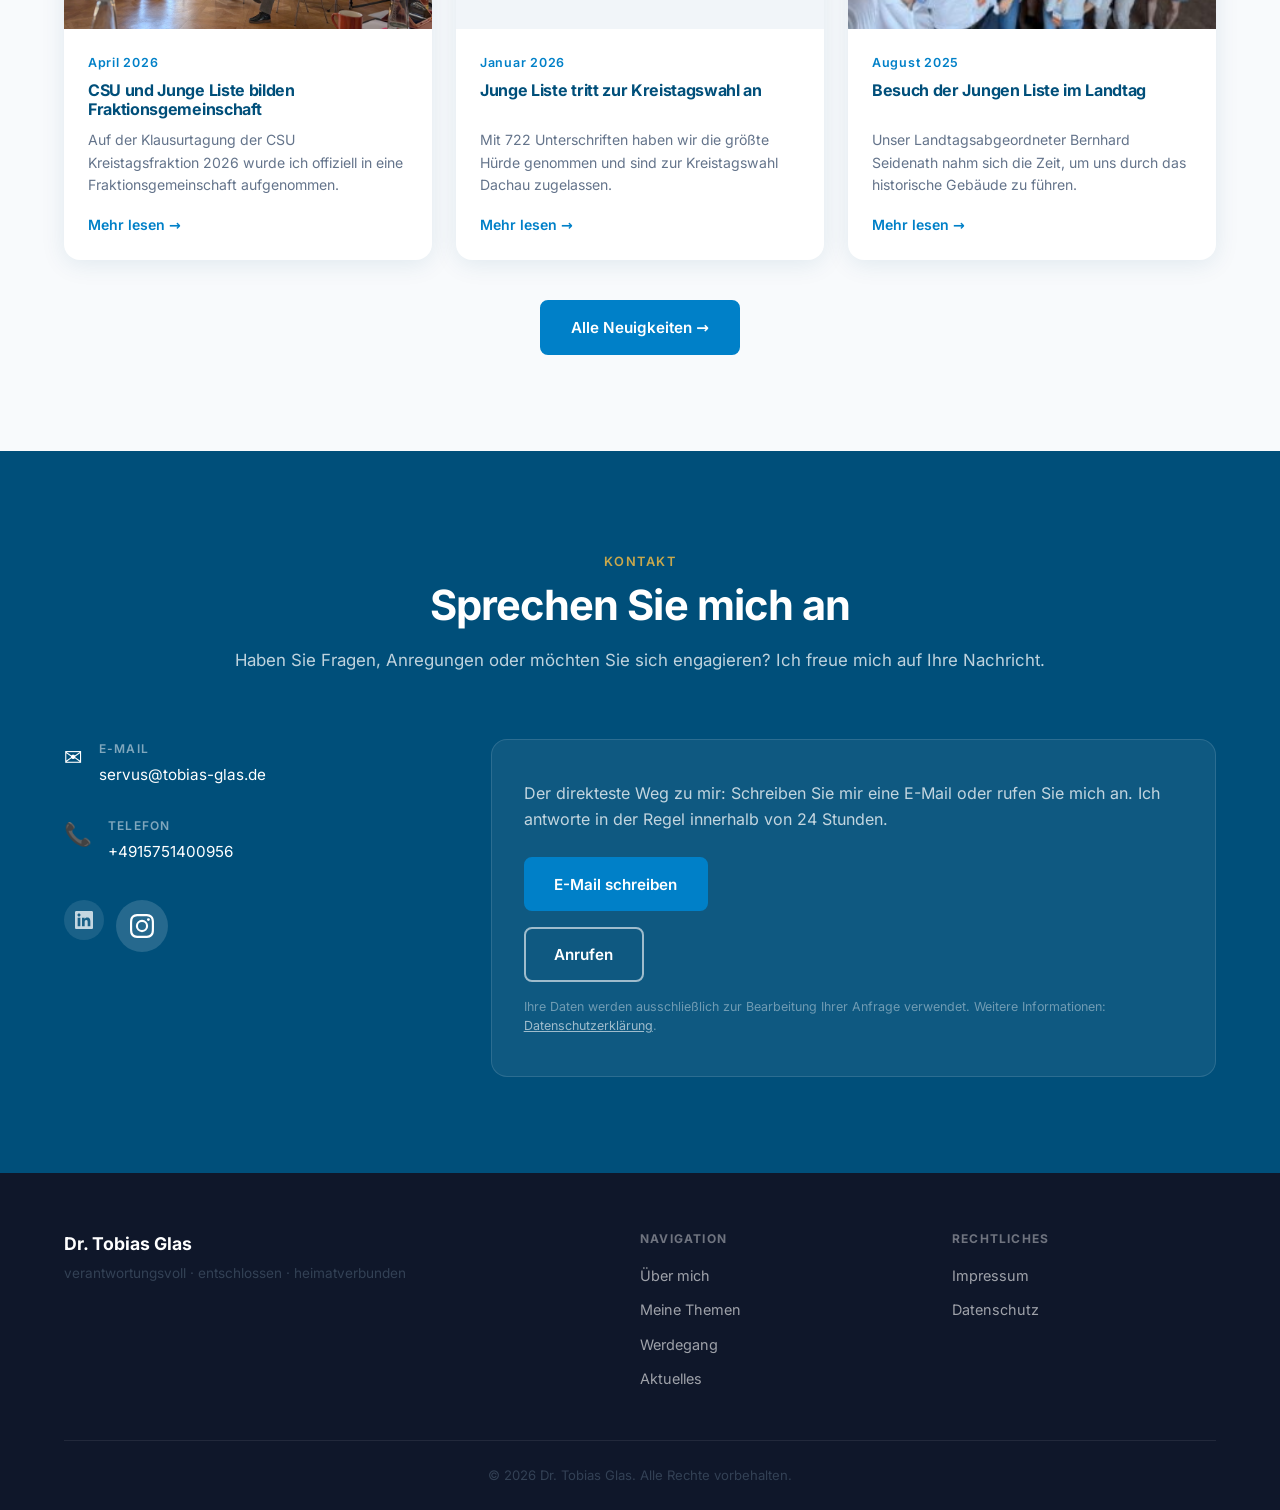
==== commit 6dd97fee: "Update color scheme in CSS and JavaScript for improved visual consistency" ====
--- a/index.html
+++ b/index.html
@@ -272,14 +272,14 @@
           </article>
           <article class="news-card">
             <div class="news-image-wrapper">
-              <img src="images/news3.jpg" alt="Pressebild 3" onerror="this.style.display='none'; this.nextElementSibling.style.display='flex'" />
+              <img src="images/BesuchLandtag.jpg" alt="Pressebild 3" onerror="this.style.display='none'; this.nextElementSibling.style.display='flex'" />
               <div class="news-image-placeholder"><span>Bild folgt</span></div>
             </div>
             <div class="news-content">
-              <p class="news-date">TT. Monat 20XX</p>
-              <h3 class="news-title">[Titel des Beitrags oder Termins]</h3>
-              <p class="news-excerpt">[Kurzbeschreibung des Ereignisses, der Pressemitteilung oder des Termins. Ein bis zwei prägnante Sätze.]</p>
-              <a href="#" class="news-link" target="_blank" rel="noopener">Mehr lesen &rarr;</a>
+              <p class="news-date">August 2025</p>
+              <h3 class="news-title">Besuch der Jungen Liste im Landtag</h3>
+              <p class="news-excerpt">Unser Landtagsabgeordneter Bernhard Seidenath nahm sich die Zeit, um uns durch das historische Gebäude zu führen.</p>
+              <a href="https://www.bernhard-seidenath.de/junge-kreistagskandidatinnen-und-kandidaten-zu-besuch-im-landtag/" class="news-link" target="_blank" rel="noopener">Mehr lesen &rarr;</a>
             </div>
           </article>
 
--- a/css/style.css
+++ b/css/style.css
@@ -21,10 +21,11 @@
 }
 
 :root {
-  --blue-dark:    #162510;
-  --blue-mid:     #25461a;
-  --blue-accent:  #4a7c28;
-  --blue-light:   #d4e8b8;
+  --blue-dark:    #004f7a;
+  --blue-mid:     #006ba0;
+  --blue-accent:  #0080c8;
+  --blue-light:   #d0eaf6;
+  --csu-green:    #a2c516;
   --gold:         #c9a84c;
   --white:        #ffffff;
   --gray-50:      #f8fafc;
@@ -39,8 +40,8 @@
   --max-w: 1200px;
   --radius: 8px;
   --radius-lg: 16px;
-  --shadow: 0 4px 24px rgba(22,37,16,0.10);
-  --shadow-lg: 0 12px 48px rgba(22,37,16,0.18);
+  --shadow: 0 4px 24px rgba(0,79,122,0.10);
+  --shadow-lg: 0 12px 48px rgba(0,79,122,0.18);
   --transition: 0.25s ease;
 }
 
@@ -132,7 +133,7 @@
   background: var(--blue-mid);
   border-color: var(--blue-mid);
   transform: translateY(-2px);
-  box-shadow: 0 6px 20px rgba(74,124,40,0.35);
+  box-shadow: 0 6px 20px rgba(0,128,200,0.35);
 }
 
 .btn-outline {
@@ -159,7 +160,7 @@
 
 #header.scrolled {
   background: var(--blue-dark);
-  box-shadow: 0 2px 20px rgba(22,37,16,0.25);
+  box-shadow: 0 2px 20px rgba(0,79,122,0.25);
 }
 
 .nav-container {
@@ -205,7 +206,7 @@
   color: var(--white) !important;
   padding: 0.45rem 1.1rem !important;
 }
-.nav-cta:hover { background: #2d5a18 !important; }
+.nav-cta:hover { background: #005a8e !important; }
 
 .nav-toggle {
   display: none;
@@ -318,7 +319,7 @@
 
 /* The section#hero IS the hero — override the .hero grid defaults */
 #hero {
-  background: linear-gradient(135deg, #0d1a09 0%, #172e10 50%, #2a2010 100%);
+  background: linear-gradient(135deg, #001e3a 0%, #002d5a 50%, #003d6b 100%);
   display: grid;
   grid-template-columns: 1fr 1fr;
   align-items: center;
@@ -329,7 +330,7 @@
 
 /* ---------- INNER PAGE HERO ---------- */
 .page-hero {
-  background: linear-gradient(135deg, #0d1a09 0%, #172e10 50%, #2a2010 100%);
+  background: linear-gradient(135deg, #001e3a 0%, #002d5a 50%, #003d6b 100%);
   padding: calc(var(--nav-h) + 4rem) 0 4rem;
   text-align: center;
   color: var(--white);
@@ -693,8 +694,8 @@
 }
 
 .mandate-card {
-  background: rgba(74,124,40,0.05);
-  border: 1px solid rgba(74,124,40,0.18);
+  background: rgba(0,128,200,0.05);
+  border: 1px solid rgba(0,128,200,0.18);
   border-radius: var(--radius-lg);
   padding: 2rem 1.5rem;
   display: flex;
@@ -709,7 +710,7 @@
   position: absolute;
   top: 0; left: 0; right: 0;
   height: 3px;
-  background: var(--blue-accent);
+  background: var(--csu-green);
 }
 .mandate-card:hover {
   box-shadow: var(--shadow);
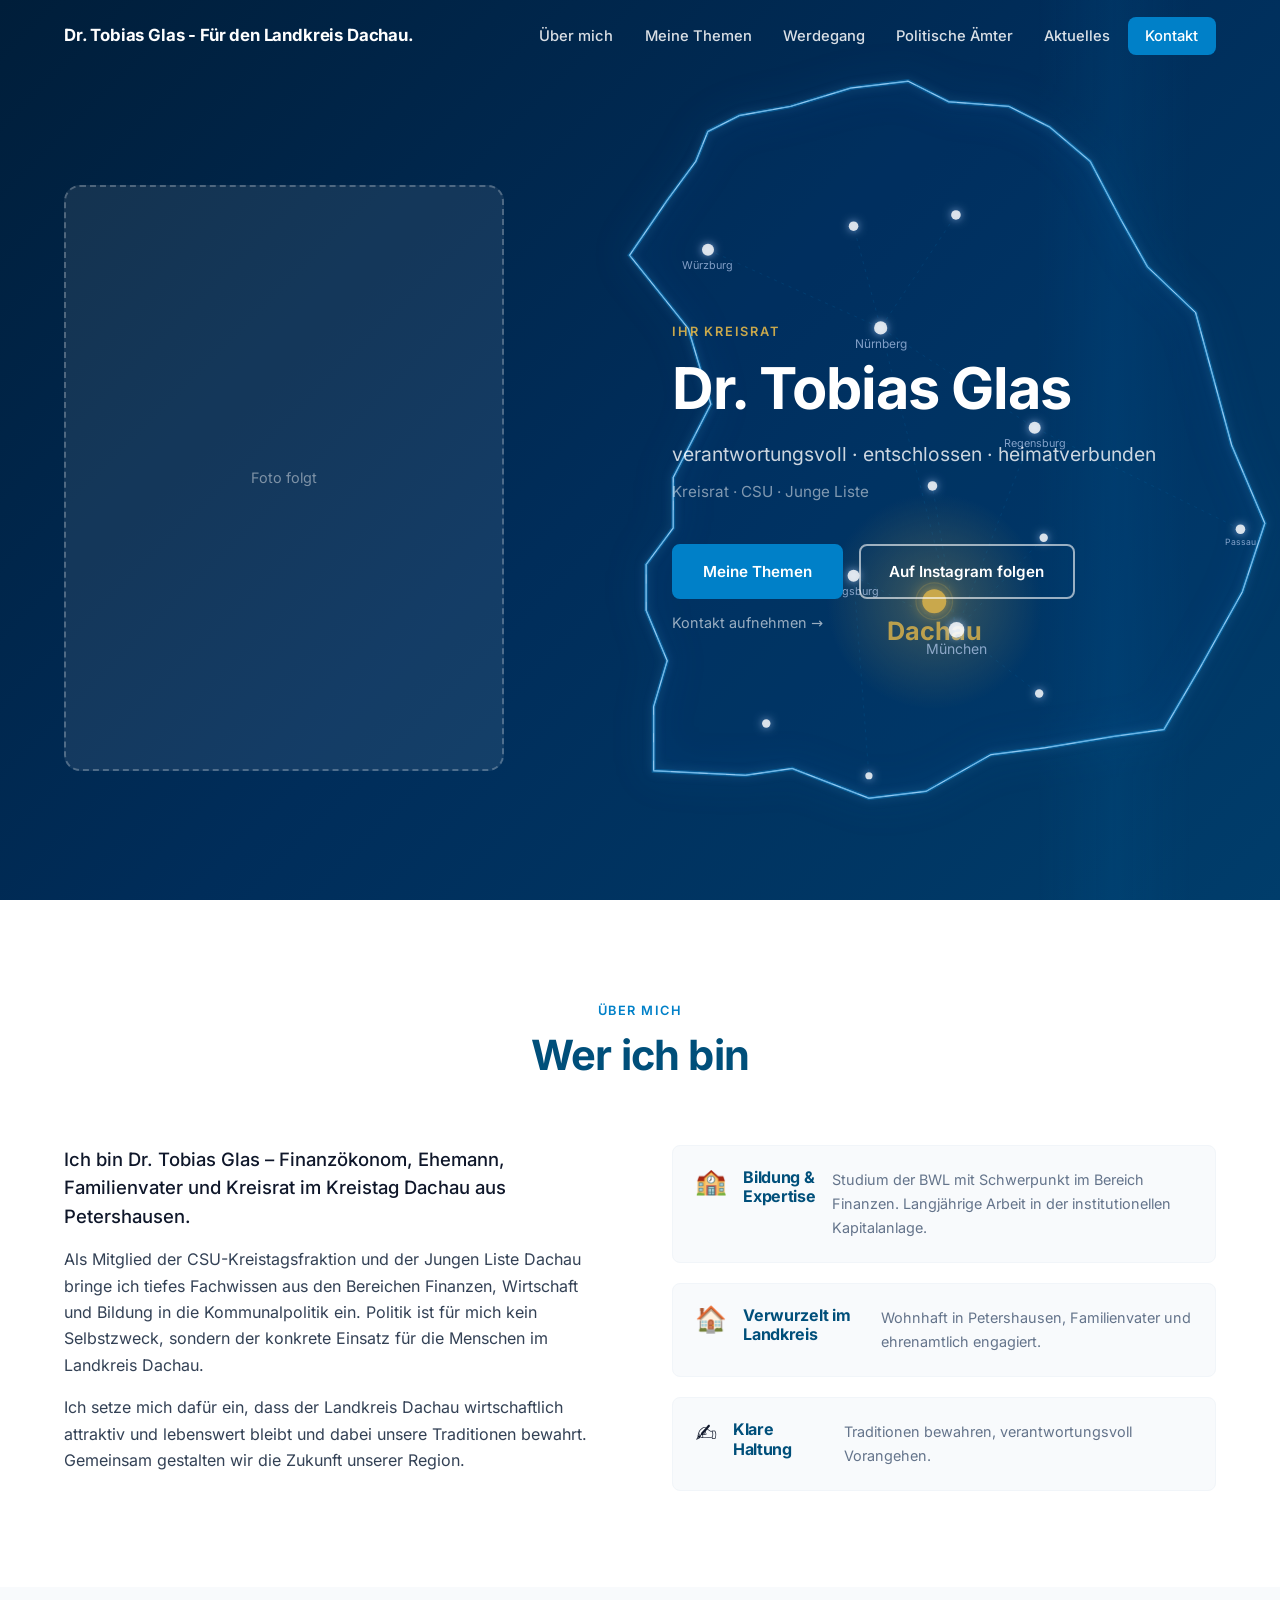
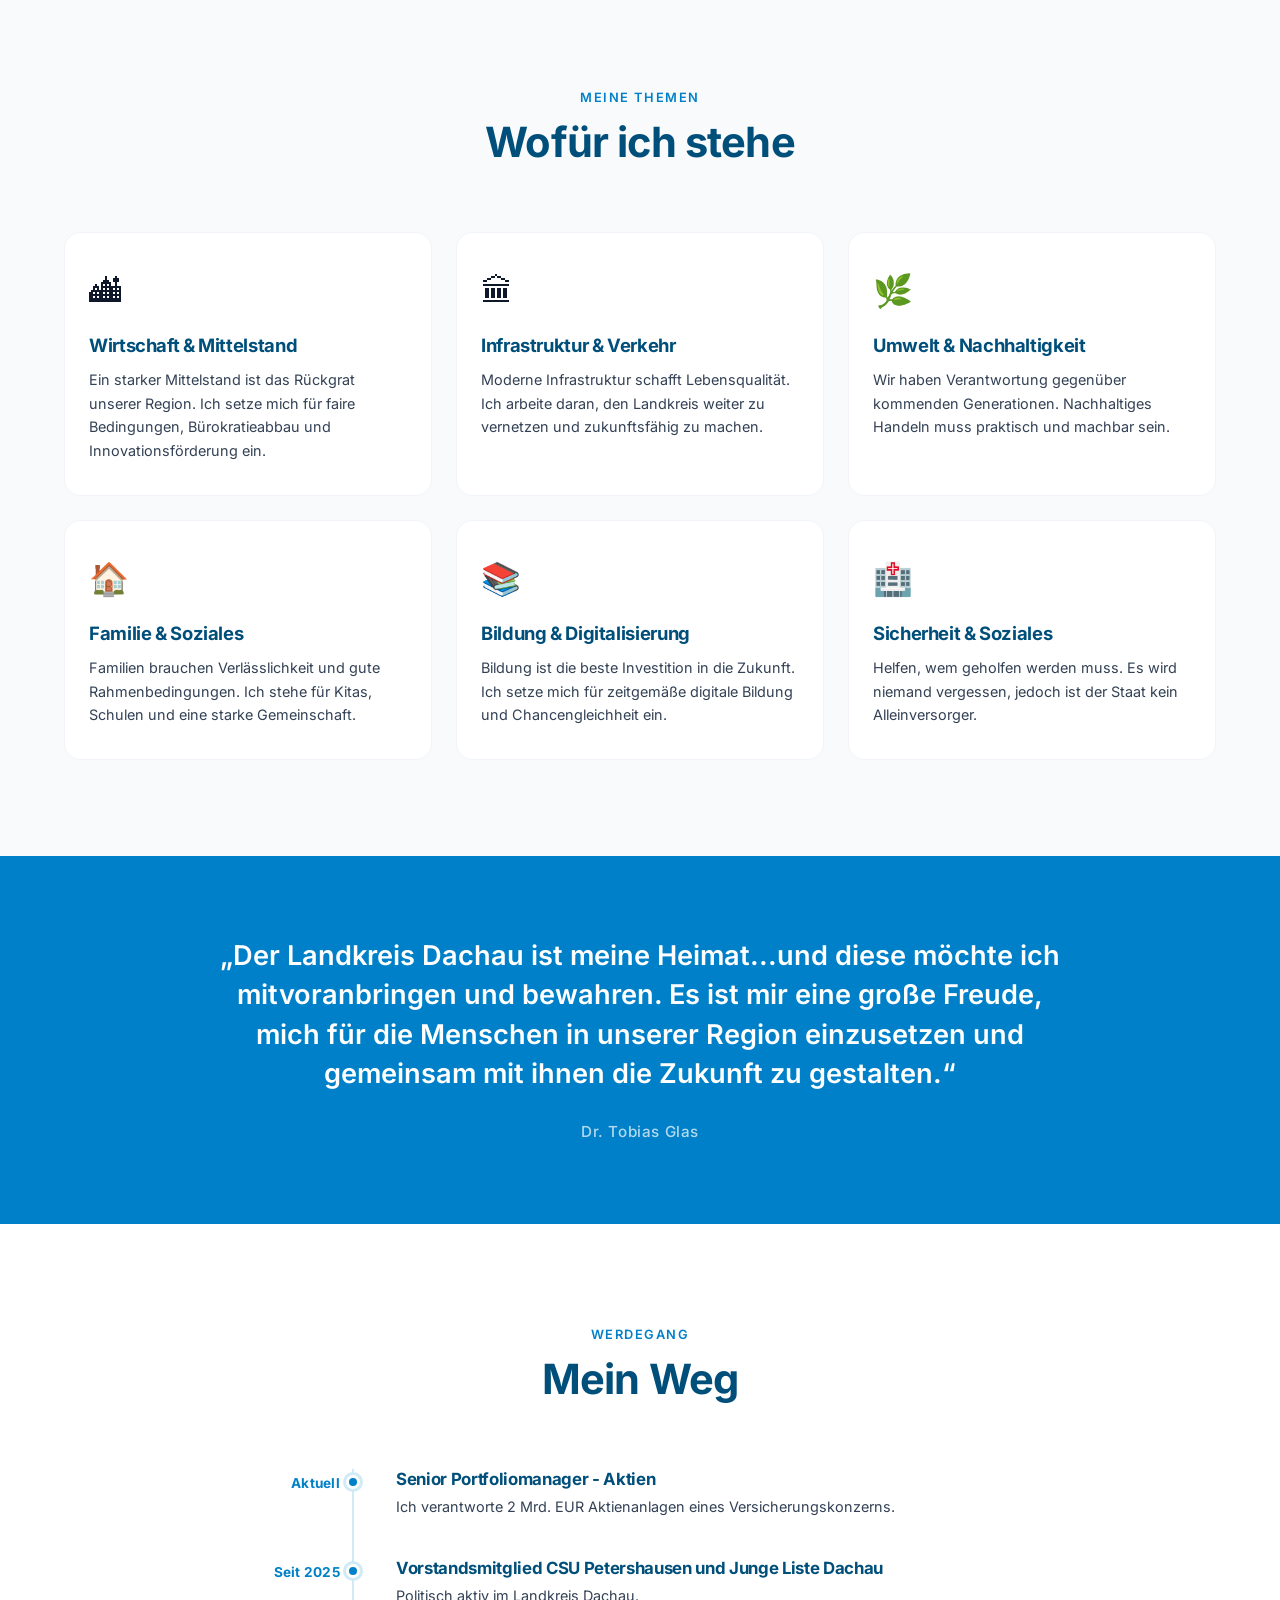
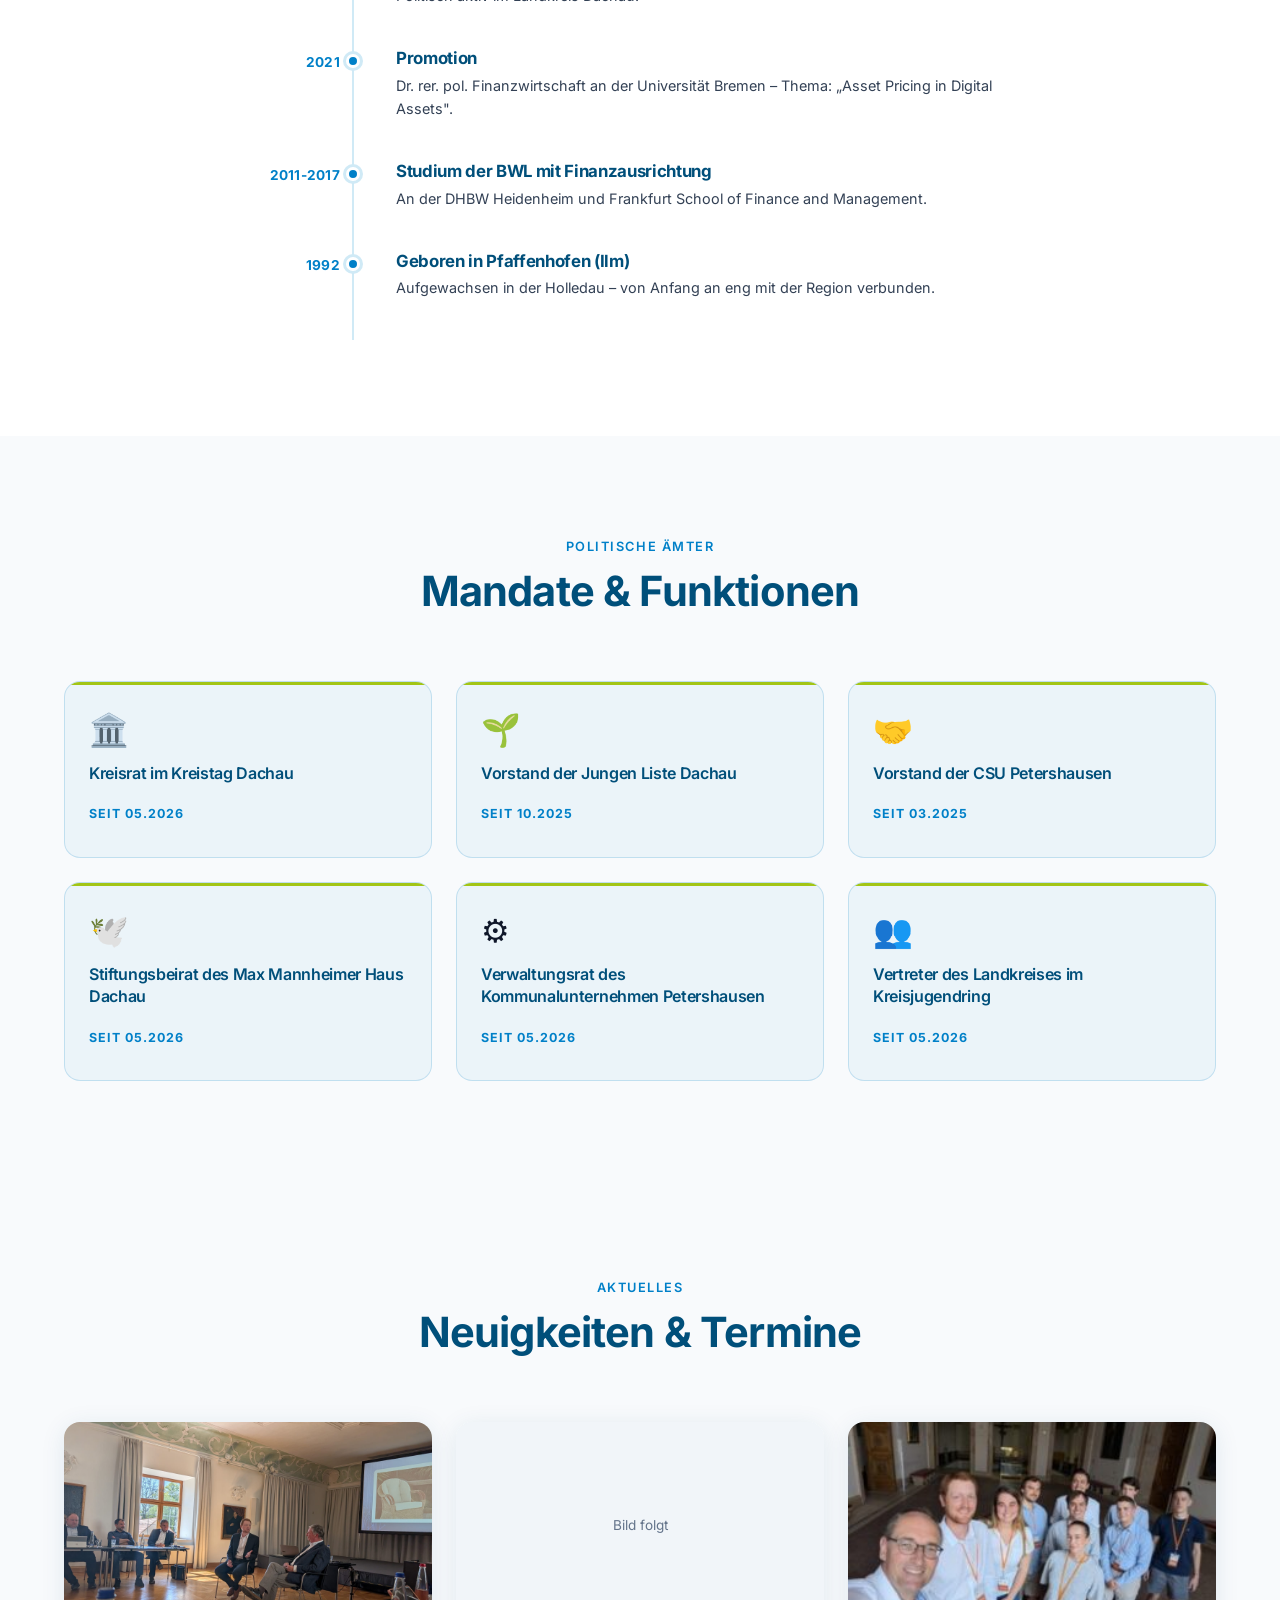
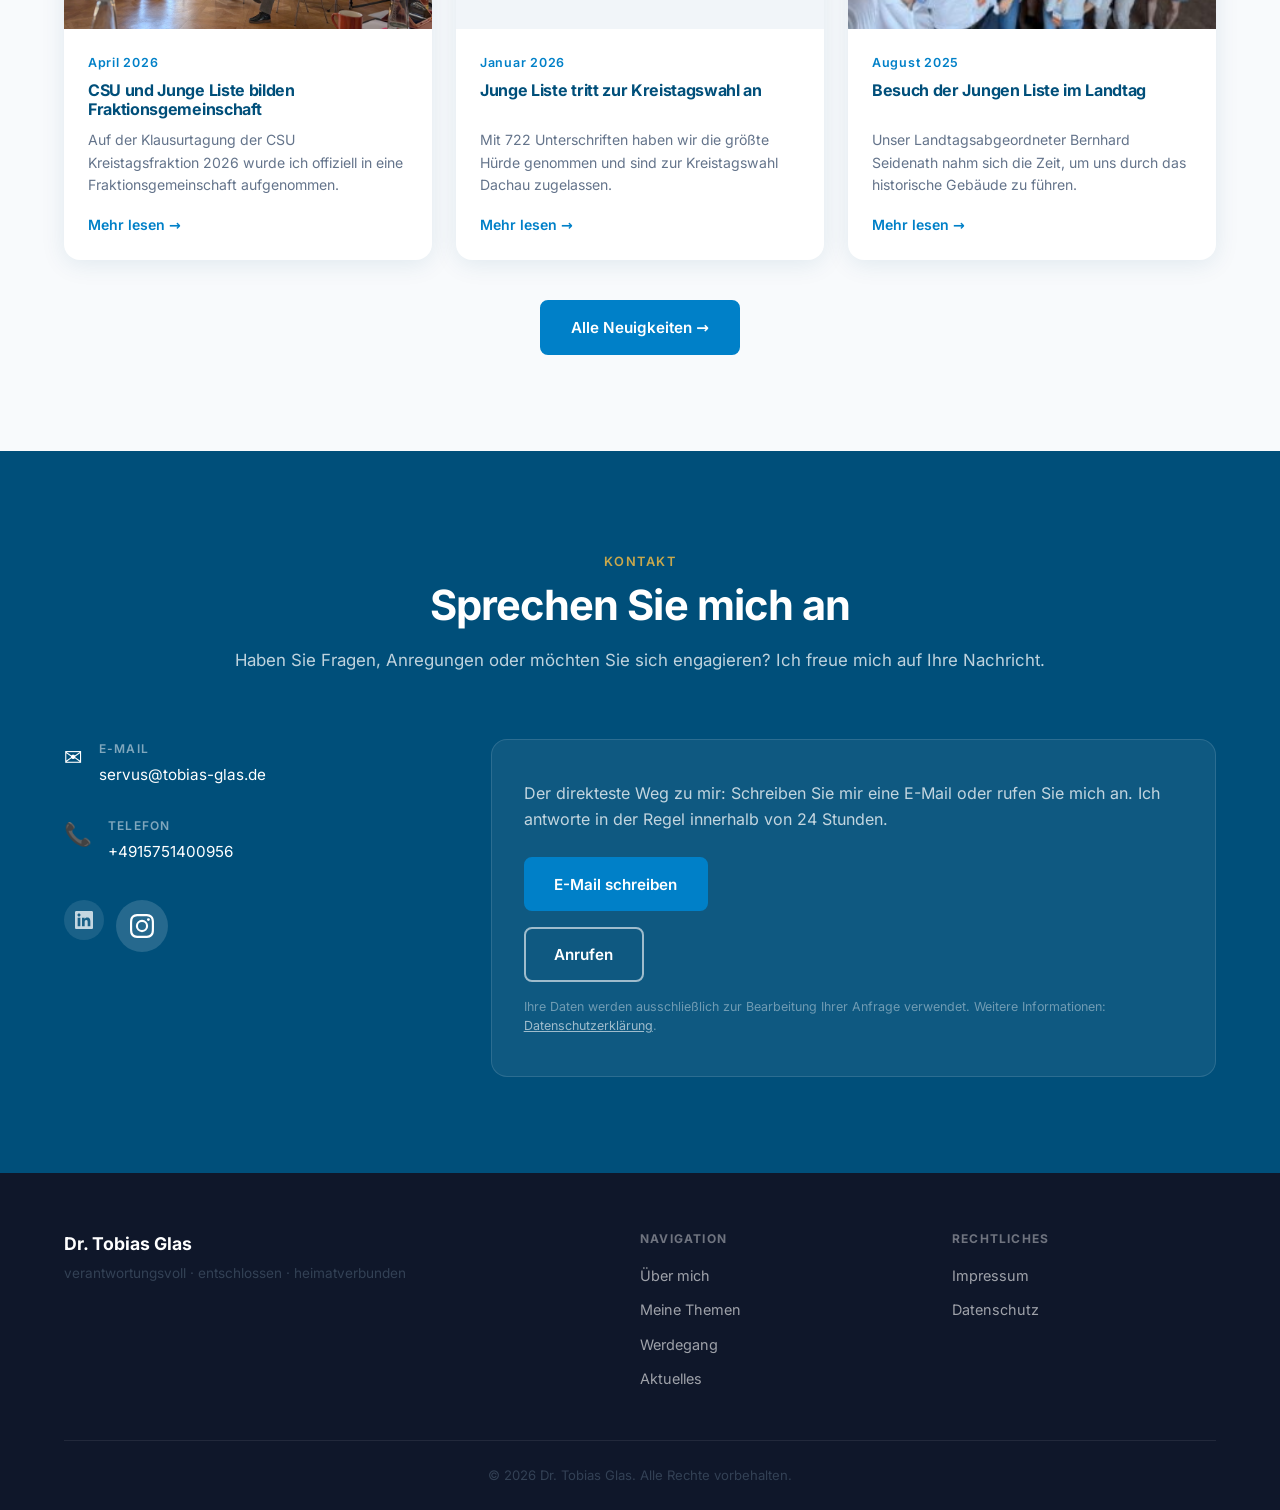
==== commit 56b936a8: "Update about section to reflect personal relationship status" ====
--- a/index.html
+++ b/index.html
@@ -72,7 +72,7 @@
         </div>
         <div class="about-grid">
           <div class="about-text">
-            <p class="lead">Ich bin Dr. Tobias Glas – Finanzökonom, Familienvater und Kreisrat im Kreistag Dachau aus Petershausen.</p>
+            <p class="lead">Ich bin Dr. Tobias Glas – Finanzökonom, Ehemann, Familienvater und Kreisrat im Kreistag Dachau aus Petershausen.</p>
             <p>Als Mitglied der CSU-Kreistagsfraktion und der Jungen Liste Dachau bringe ich tiefes Fachwissen aus den Bereichen Finanzen, Wirtschaft und Bildung in die Kommunalpolitik ein. Politik ist für mich kein Selbstzweck, sondern der konkrete Einsatz für die Menschen im Landkreis Dachau.</p>
             <p>Ich setze mich dafür ein, dass der Landkreis Dachau wirtschaftlich attraktiv und lebenswert bleibt und dabei unsere Traditionen bewahrt. Gemeinsam gestalten wir die Zukunft unserer Region.</p>
           </div>
